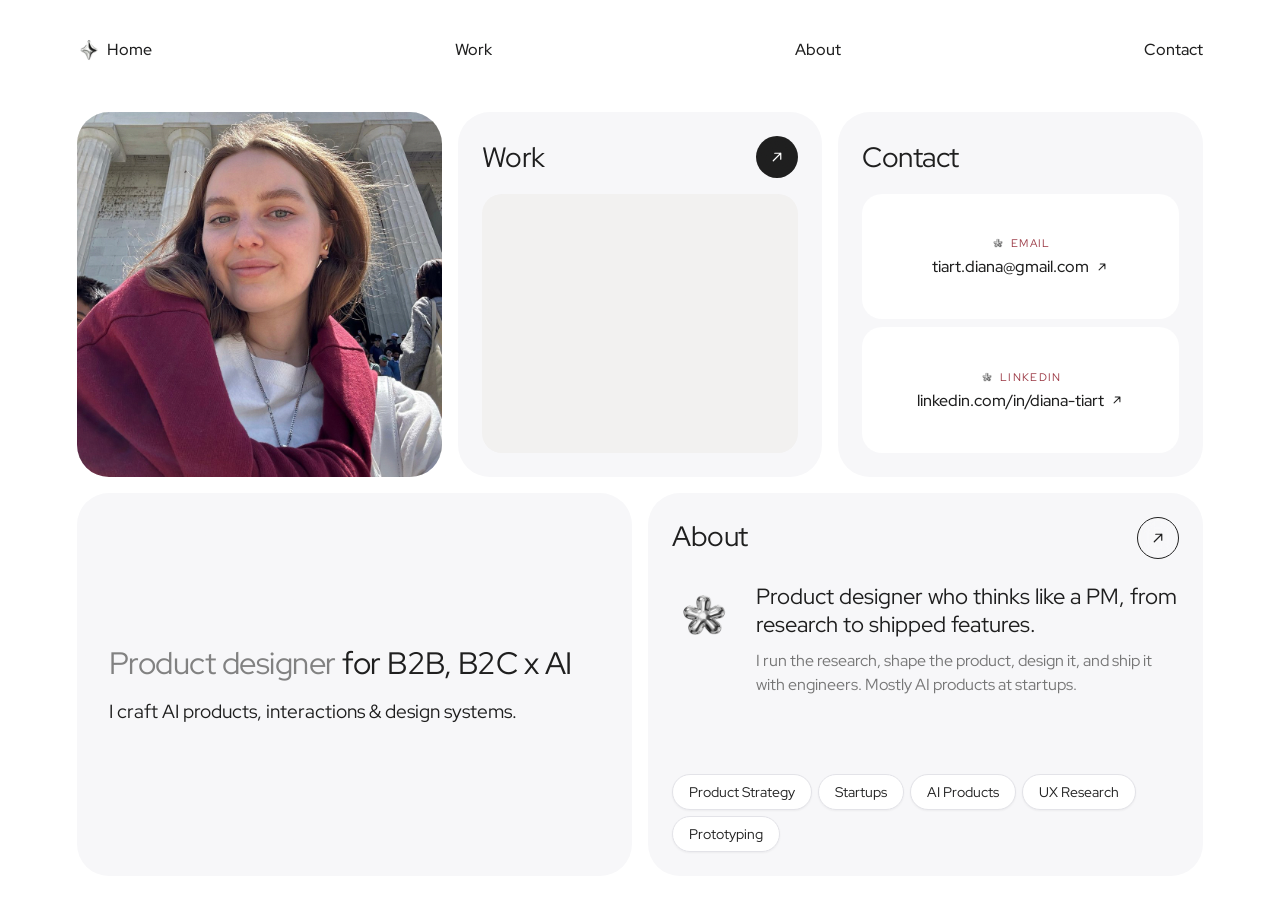
==== site/index.html @ 802a5ab9 "Add files via upload" ====
<!doctype html>
<html lang="en">
<head>
  <meta charset="UTF-8">
  <meta name="viewport" content="width=device-width, initial-scale=1">
  <title>Diana Tiart — Product Designer</title>
  <link rel="icon" type="image/png" href="assets/favicon.png">
  <meta property="og:type" content="website">
  <meta property="og:title" content="Diana Tiart — Product Designer">
  <meta property="og:description" content="Diana Tiart — Product Designer crafting AI-native product experiences, from research to design systems.">
  <meta name="description" content="Diana Tiart — Product Designer crafting AI-native product experiences, from research to design systems.">

  <link rel="preconnect" href="https://fonts.googleapis.com">
  <link rel="preconnect" href="https://fonts.gstatic.com" crossorigin>
  <link href="https://fonts.googleapis.com/css2?family=Red+Hat+Display:wght@400;500&display=swap" rel="stylesheet">

  <link rel="stylesheet" href="styles.css?v=198">
</head>
<body>
  <div class="grain" aria-hidden="true"></div>

  <header class="nav-wrap">
    <nav class="pill-nav">
      <a href="index.html" class="pill-nav__item is-active">
        <span class="pill-nav__icon" aria-hidden="true"><img class="pill-nav__icon-img" src="assets/menu-star.png?v=2" alt="" width="24" height="24"></span>
        <span class="pill-nav__label"><span class="pill-nav__label-inner">Home</span><span class="pill-nav__label-inner" aria-hidden="true">Home</span></span>
      </a>
      <a href="work.html" class="pill-nav__item">
        <span class="pill-nav__icon" aria-hidden="true"><img class="pill-nav__icon-img" src="assets/menu-star.png?v=2" alt="" width="24" height="24"></span>
        <span class="pill-nav__label"><span class="pill-nav__label-inner">Work</span><span class="pill-nav__label-inner" aria-hidden="true">Work</span></span>
      </a>
      <a href="about.html" class="pill-nav__item">
        <span class="pill-nav__icon" aria-hidden="true"><img class="pill-nav__icon-img" src="assets/menu-star.png?v=2" alt="" width="24" height="24"></span>
        <span class="pill-nav__label"><span class="pill-nav__label-inner">About</span><span class="pill-nav__label-inner" aria-hidden="true">About</span></span>
      </a>
      <a href="contact.html" class="pill-nav__item">
        <span class="pill-nav__icon" aria-hidden="true"><img class="pill-nav__icon-img" src="assets/menu-star.png?v=2" alt="" width="24" height="24"></span>
        <span class="pill-nav__label"><span class="pill-nav__label-inner">Contact</span><span class="pill-nav__label-inner" aria-hidden="true">Contact</span></span>
      </a>
    </nav>
  </header>

  <main>
    <section class="hero hero--bento" id="home">
      <div class="bento rise-group is-page-hero">

        <!-- Row 1 — three squares: photo, Work, Contact -->
        <div class="tile bento__photo rise" style="--d:120ms">
          <img class="hero-photo-img" src="assets/diana-photo-tile.jpg?v=5" alt="Diana Tiart smiling, taking a selfie in front of the Lincoln Memorial" width="960" height="960">
        </div>

        <a class="tile bento__work rise" style="--d:200ms" href="work.html" aria-label="Work">
          <div class="bento__head">
            <span class="tile__title">Work</span>
            <span class="tile__arrow tile__arrow--solid" aria-hidden="true"><svg width="18" height="18" viewBox="0 0 24 24" fill="none"><path d="M7 17L17 7M17 7H9M17 7V15" stroke="currentColor" stroke-width="1.6" stroke-linecap="round" stroke-linejoin="round"/></svg></span>
          </div>
          <div class="bento__reel" aria-hidden="true">
            <div class="bento__slide bento__slide--1">
              <video autoplay loop muted playsinline poster="assets/seo-flow-3-brief.jpg?v=3">
                <source src="assets/seo-cover.webm?v=1" type="video/webm">
                <source src="assets/seo-cover.mp4?v=1" type="video/mp4">
              </video>
            </div>
            <div class="bento__slide bento__slide--2">
              <video autoplay loop muted playsinline>
                <source src="assets/search-cover.webm?v=2" type="video/webm">
                <source src="assets/search-cover.mp4?v=2" type="video/mp4">
              </video>
            </div>
            <div class="bento__slide bento__slide--3">
              <video autoplay loop muted playsinline poster="assets/ios-cover-poster.jpg?v=1">
                <source src="assets/ios-cover.webm?v=1" type="video/webm">
                <source src="assets/ios-cover.mp4?v=1" type="video/mp4">
              </video>
            </div>
          </div>
        </a>

        <div class="tile bento__contact rise" style="--d:280ms">
          <div class="bento__head">
            <span class="tile__title">Contact</span>
          </div>
          <div class="bento__plaques">
            <a class="contact-mini" href="mailto:tiart.diana@gmail.com">
              <span class="contact-mini__eyebrow"><img class="contact-mini__star" src="assets/about-glass-star.png" alt="" width="14" height="14">Email</span>
              <span class="contact-mini__link">tiart.diana@gmail.com<svg width="14" height="14" viewBox="0 0 24 24" fill="none" aria-hidden="true"><path d="M7 17L17 7M17 7H9M17 7V15" stroke="currentColor" stroke-width="1.8" stroke-linecap="round" stroke-linejoin="round"/></svg></span>
            </a>
            <a class="contact-mini" href="https://www.linkedin.com/in/diana-tiart/" target="_blank" rel="noopener noreferrer">
              <span class="contact-mini__eyebrow"><img class="contact-mini__star" src="assets/about-glass-star.png" alt="" width="14" height="14">LinkedIn</span>
              <span class="contact-mini__link">linkedin.com/in/diana-tiart<svg width="14" height="14" viewBox="0 0 24 24" fill="none" aria-hidden="true"><path d="M7 17L17 7M17 7H9M17 7V15" stroke="currentColor" stroke-width="1.8" stroke-linecap="round" stroke-linejoin="round"/></svg></span>
            </a>
          </div>
        </div>

        <!-- Row 2 — who I am + About -->
        <div class="tile bento__id rise" style="--d:360ms">
          <h1 class="hero__heading">
            <span class="muted">Product&nbsp;designer</span> for&nbsp;B2B,&nbsp;B2C&nbsp;x&nbsp;AI
          </h1>
          <p class="hero__sub">
            I craft&nbsp;AI products, interactions &amp; design systems.
          </p>
        </div>

        <a class="tile tile--about bento__about rise" style="--d:440ms" href="about.html">
          <div class="about-head">
            <span class="tile__title">About</span>
            <span class="tile__arrow tile__arrow--outline" aria-hidden="true"><svg width="18" height="18" viewBox="0 0 24 24" fill="none"><path d="M7 17L17 7M17 7H9M17 7V15" stroke="currentColor" stroke-width="1.6" stroke-linecap="round" stroke-linejoin="round"/></svg></span>
          </div>
          <div class="about-tagline-row">
            <img class="about-icon" src="assets/about-glass-star.png" alt="" width="56" height="56">
            <div class="about-copy">
              <p class="about-tagline">Product designer who thinks like a PM, from research to shipped features.</p>
              <p class="about-support">I run the research, shape the product, design it, and ship it with engineers. Mostly AI products at startups.</p>
            </div>
          </div>
          <div class="about-chips">
            <span class="about-chip">Product Strategy</span>
            <span class="about-chip">Startups</span>
            <span class="about-chip">AI Products</span>
            <span class="about-chip">UX Research</span>
            <span class="about-chip">Prototyping</span>
          </div>
        </a>

      </div>
    </section>
  </main>

  <script src="script.js?v=22"></script>
</body>
</html>
---- site/styles.css ----
/* ============================================================
   Diana Tiart — Portfolio
   Tokens pulled directly from her Figma file
   (figma.com/design/FyNgH7BnIw7esJynIFmMux — node 37:2147, 44:565)
   Fonts: Red Hat Display everywhere (content + nav)
   ============================================================ */

:root {
  --color-bg: #FFFFFF;
  --color-text: #1E1E1E;
  --color-text-black: #000000;
  --color-muted: #808080;
  --color-desc: #747474;
  --color-tile: #F7F7F9;
  --color-tile-hover: #EFEFF3;
  --color-media: #F2F1F0; /* work-card image/placeholder slot, from Figma */
  --color-accent-1: #F1567F; /* coral, gradient */
  --color-accent-2: #FCC178; /* peach, gradient */
  --color-sparkle: #993540;  /* from Diana's real star-menu.svg export */

  --radius-pill: 999px;
  --radius-tile: 32px;
  --radius-avatar: 8px;

  --ease: cubic-bezier(.22, 1, .36, 1);

  --space-1: 8px;
  --space-2: 16px;
  --space-3: 24px;
  --space-4: 32px;
  --space-5: 48px;
  --space-6: 64px;
  --space-7: 96px;

  --side-padding: clamp(24px, 6vw, 96px);
  --content-width: 1360px;
}

* { box-sizing: border-box; }

html { -webkit-text-size-adjust: 100%; }

body {
  margin: 0;
  background: var(--color-bg);
  color: var(--color-text);
  font-family: 'Red Hat Display', sans-serif;
  font-weight: 400;
  -webkit-font-smoothing: antialiased;
}

img { max-width: 100%; display: block; }

a { color: inherit; text-decoration: none; }

.muted { color: var(--color-muted); }

/* ---------- grain overlay ---------- */
.grain {
  position: fixed;
  inset: 0;
  z-index: 999;
  pointer-events: none;
  opacity: 0.05;
  mix-blend-mode: overlay;
  background-image: url("data:image/svg+xml,%3Csvg xmlns='http://www.w3.org/2000/svg' width='120' height='120'%3E%3Cfilter id='n'%3E%3CfeTurbulence type='fractalNoise' baseFrequency='0.9' numOctaves='2' stitchTiles='stitch'/%3E%3C/filter%3E%3Crect width='100%25' height='100%25' filter='url(%23n)'/%3E%3C/svg%3E");
}

/* ---------- nav ---------- */
.nav-wrap {
  position: fixed;
  top: 0;
  left: 0;
  right: 0;
  z-index: 100;
  padding: var(--space-3) var(--side-padding) 0;
  /* Opaque-ish backdrop so page content scrolling underneath the fixed nav
     doesn't visually bleed into the nav labels (Diana caught this on the
     case-study page, where the meta row scrolls right up under it) — a
     transparent fixed nav only "worked" before because whatever scrolled
     under it always had its own solid tile background. */
  background: rgba(255, 255, 255, 0.72);
  backdrop-filter: blur(16px);
  -webkit-backdrop-filter: blur(16px);
}

.pill-nav {
  max-width: var(--content-width);
  margin: 0 auto;
  display: flex;
  justify-content: space-between;
  align-items: center;
  padding: 14px 0;
}

.pill-nav__item {
  display: inline-flex;
  align-items: center;
  gap: 6px;
  padding: 0;
  font-family: 'Red Hat Display', sans-serif;
  font-weight: 500;
  font-size: 16px;
  color: var(--color-text);
}

.pill-nav__icon {
  display: none;
  flex-shrink: 0;
}

.pill-nav__icon-img {
  display: block;
  width: 24px;
  height: 24px;
}

.pill-nav__item.is-active .pill-nav__icon {
  display: inline-flex;
}

/* label "scroll up" hover — two stacked copies of the text, the whole
   stack shifts up by one line so the top copy leaves as the duplicate
   underneath it scrolls into its place */
.pill-nav__label {
  position: relative;
  display: inline-block;
  overflow: hidden;
  height: 1.2em;
  line-height: 1.2em;
}

.pill-nav__label-inner {
  display: block;
  transition: transform 420ms var(--ease);
}

.pill-nav__label-inner:last-child {
  position: absolute;
  top: 100%;
  left: 0;
}

.pill-nav__item:hover .pill-nav__label-inner {
  transform: translateY(-100%);
}

/* ---------- hero section ---------- */
.hero {
  position: relative;
  padding: 112px var(--side-padding) 24px;
}

.hero-row {
  max-width: var(--content-width);
  margin: 0 auto;
  display: grid;
  grid-template-columns: 1fr 1fr;
  gap: var(--space-2);
  align-items: stretch;
}

/* generic tile ---------------------------------------------------- */
.tile {
  position: relative;
  border-radius: var(--radius-tile);
  background: var(--color-tile);
  overflow: hidden;
}

.tile__title {
  font-size: 28px;
  letter-spacing: -0.5px;
  color: var(--color-text);
}

.tile__arrow {
  flex-shrink: 0;
  display: inline-flex;
  align-items: center;
  justify-content: center;
  width: 42px;
  height: 42px;
  border-radius: 50%;
  transition: transform 520ms var(--ease), background 520ms var(--ease);
}

.tile__arrow--solid {
  background: var(--color-text);
  color: #fff;
}

.tile__arrow--outline {
  background: transparent;
  color: var(--color-text);
  border: 1.5px solid var(--color-text);
  backdrop-filter: blur(8px);
}

.tile__arrow--muted {
  background: var(--color-tile-hover);
  color: var(--color-muted);
}

.tile:hover .tile__arrow {
  transform: translate(3px, -3px);
}

/* left — photo tile + identity card, stacked ----------------------- */
.hero-left {
  width: 672px;
  /* fills whatever vertical space is left below the nav+gap (112px) and
     above the hero's own bottom padding (24px) — so it always fits the
     viewport instead of a hardcoded guess */
  height: calc(100svh - 112px - 24px);
  display: flex;
  flex-direction: column;
  gap: var(--space-2);
}

.tile--hero-photo {
  position: relative;
  flex: 1 1 auto;
  min-height: 0;
}

.hero-photo-img {
  display: block;
  width: 100%;
  height: 100%;
  object-fit: cover;
}

.hero-photo-caption {
  position: absolute;
  left: 20px;
  bottom: 20px;
  z-index: 2;
  display: inline-flex;
  align-items: center;
  gap: 8px;
  padding: 8px 16px 8px 8px;
  border-radius: var(--radius-pill);
  background: #fff;
  box-shadow: 0 6px 18px rgba(30, 30, 30, 0.14);
  font-size: 14px;
  color: var(--color-text);
}

.hero-photo-caption__avatar {
  width: 22px;
  height: 22px;
  border-radius: 50%;
  object-fit: cover;
  flex-shrink: 0;
}

.tile--hero-text {
  flex: 0 0 auto;
  min-height: 176px;
  padding: 28px 32px;
  display: flex;
  flex-direction: column;
  justify-content: center;
  gap: var(--space-3);
}

.hero__heading {
  margin: 0 0 var(--space-3);
  font-weight: 400;
  font-size: 38px;
  line-height: 1.25;
  letter-spacing: -0.5px;
  white-space: nowrap;
}

.hero__sub {
  margin: 0;
  font-size: 22px;
  line-height: 1.4;
  color: var(--color-text);
  text-wrap: pretty;
}

/* right column ------------------------------------------------------ */
.hero-col {
  display: flex;
  flex-direction: column;
  gap: var(--space-2);
  /* match .tile--hero's height exactly (not just grid-stretch) so this
     column can never push the section taller than one screen — if content
     needs more room than this, .tile--work below shrinks to absorb it
     instead of the whole page growing past 100svh. */
  height: calc(100svh - 112px - 24px);
}

.tile--about {
  padding: var(--space-3);
  display: flex;
  flex-direction: column;
  justify-content: flex-start;
  gap: 20px;
  /* min-height, not height: 254px was clipping the chips row on real
     fonts (Red Hat Display's actual metrics run taller than my
     preview fallback) — overflow:hidden on .tile was silently
     deleting content that didn't fit. min-height keeps 254px as the
     floor but lets the card grow if content needs more room. */
  min-height: 254px;
  flex: 0 0 auto;
  transition: transform 620ms var(--ease), background 620ms var(--ease);
}

.tile--about:hover { background: var(--color-tile-hover); }

.about-head {
  position: relative;
  z-index: 2;
  display: flex;
  align-items: flex-start;
  justify-content: space-between;
}

.about-tagline-row {
  display: flex;
  align-items: center;
  gap: 16px;
}

.about-icon {
  width: 56px;
  height: 56px;
  object-fit: contain;
  flex-shrink: 0;
  transition: transform 620ms var(--ease);
}

.tile--about:hover .about-icon {
  transform: rotate(18deg) scale(1.1);
}

.about-tagline {
  margin: 0;
  font-family: 'Red Hat Display', sans-serif;
  font-weight: 400;
  font-size: 18px;
  line-height: 1.4;
  color: var(--color-desc);
}

.about-chips {
  display: flex;
  flex-wrap: wrap;
  gap: 4px;
}

.about-chip {
  padding: 8px 16px;
  border-radius: var(--radius-pill);
  background: #fff;
  border: 1px solid #E3E3E8;
  box-shadow: 0 1px 2px rgba(30, 30, 30, 0.05);
  font-family: 'Red Hat Display', sans-serif;
  font-weight: 400;
  font-size: 14px;
  color: var(--color-text);
  transition: transform 420ms var(--ease), box-shadow 420ms var(--ease);
}

/* staggered pop — each chip lifts a beat after the previous one */
.tile--about:hover .about-chip {
  transform: translateY(-4px);
  box-shadow: 0 6px 14px rgba(30, 30, 30, 0.1);
}

.tile--about:hover .about-chip:nth-child(1) { transition-delay: 0ms; }
.tile--about:hover .about-chip:nth-child(2) { transition-delay: 40ms; }
.tile--about:hover .about-chip:nth-child(3) { transition-delay: 80ms; }
.tile--about:hover .about-chip:nth-child(4) { transition-delay: 120ms; }
.tile--about:hover .about-chip:nth-child(5) { transition-delay: 160ms; }

.work-heading {
  display: flex;
  align-items: center;
  gap: 10px;
  margin-top: var(--space-1);
}

.hero-col > .work-heading:first-child { margin-top: 0; }

.work-heading__icon { display: inline-flex; }

.work-heading__icon-img {
  display: block;
  width: 26px;
  height: 26px;
}

.tile--work {
  padding: var(--space-3);
  display: flex;
  flex-direction: column;
  gap: 8px;
  /* fill fill — stretches to the column's full width, and grows to
     share any leftover vertical space with the other work card */
  align-self: stretch;
  flex: 1 1 auto;
  /* allow shrinking below content size — the safety valve that keeps
     .hero-col's fixed height from ever forcing the section to scroll */
  min-height: 0;
  transition: transform 620ms var(--ease), background 620ms var(--ease);
}

.tile--work:hover { background: var(--color-tile-hover); }

.work-card__head {
  display: flex;
  align-items: flex-start;
  justify-content: space-between;
  gap: var(--space-2);
}

/* scoped to .tile--work so this wins over the later, same-specificity
   .work-card__title rule used by the standalone work.html cards — the
   two share a class name but are visually different components */
.tile--work .work-card__title {
  font-family: 'Red Hat Display', sans-serif;
  font-weight: 400;
  font-size: 24px;
  letter-spacing: -0.8px;
  color: var(--color-text);
}

.work-card__desc {
  margin: 0;
  max-width: 274px;
  font-size: clamp(1rem, 1.2vw, 1.24rem);
  line-height: 1.35;
  color: var(--color-desc);
  text-wrap: pretty;
}

/* iOS App card — phone mockup bleeding off the top/bottom edge, cropped
   by .tile's overflow:hidden (same trick as the reference shot) */
.tile--work-ios { position: relative; }

.tile--work-ios .work-card__head {
  position: relative;
  z-index: 2;
}

.work-card__phone {
  position: absolute;
  right: 84px;
  /* 24px breathing room from the card's top edge — bottom is left free
     to bleed past the card and get cropped by its overflow:hidden */
  top: 24px;
  /* sized off the card's own height (not a fixed px) so it scales up/down
     together with the card at any viewport, instead of staying pinned
     at one size while the card around it grows or shrinks */
  height: 108%;
  width: auto;
  /* 100% resolves against the card's own box (its positioned ancestor) —
     reserve room for the 274px text column + its padding + the gap
     before the phone, so on narrower windows (card gets narrower, not
     just shorter) the phone shrinks instead of covering the text */
  max-width: calc(100% - 410px);
  z-index: 1;
  pointer-events: none;
  transition: transform 620ms var(--ease);
}

.tile--work-ios:hover .work-card__phone {
  transform: rotate(8deg);
}

/* Search & Growth card — real Figma-exported search-UI mockup (search.svg),
   positioned the same way the phone mockup bleeds into the iOS card. */
.tile--work-search { position: relative; overflow: hidden; }

.tile--work-search .work-card__head,
.tile--work-search .work-card__desc {
  position: relative;
  z-index: 2;
}

/* positioned to match the Figma reference exactly (node 37:1556, 100:2362):
   left = 24px padding + 274px text column + 14.92px gap = 312.92px;
   right = 80.92px clearance for the arrow button. Both fixed (the text
   column and button are fixed-px too), so width is whatever's left
   between them — shrinks gracefully instead of drifting into the text
   or the button on a narrower card. */
.search-mock-img {
  position: absolute;
  left: 312.92px;
  top: 24px;
  width: calc(100% - 393.84px);
  height: auto;
  z-index: 1;
  pointer-events: none;
  filter: drop-shadow(0 12px 28px rgba(30, 30, 30, 0.08));
  transition: transform 620ms var(--ease);
}

.tile--work-search:hover .search-mock-img {
  transform: scale(1.04);
}

/* ---------- motion ---------- */
.rise {
  opacity: 0;
  transform: translateY(28px);
  filter: blur(14px);
  transition:
    opacity 900ms var(--ease) var(--d, 0ms),
    transform 900ms var(--ease) var(--d, 0ms),
    filter 900ms var(--ease) var(--d, 0ms);
}

.is-in .rise {
  opacity: 1;
  transform: none;
  filter: blur(0);
}

@media (prefers-reduced-motion: reduce) {
  .rise { transition-duration: 1ms !important; }
}

/* ---------- Work page (node 37:2148 in Figma) ---------- */
.work-page {
  position: relative;
  padding: 112px var(--side-padding) 96px;
}

.work-page__inner {
  max-width: var(--content-width);
  margin: 0 auto;
  display: flex;
  flex-direction: column;
  align-items: center;
  gap: var(--space-3);
}

.work-page__heading {
  margin: 0;
  font-weight: 500;
  font-size: 32px;
  line-height: 56px;
  letter-spacing: -0.5px;
  color: var(--color-text);
  text-align: center;
}

.work-filters {
  display: flex;
  align-items: center;
  justify-content: center;
  flex-wrap: wrap;
  gap: var(--space-1);
}

.work-filter {
  appearance: none;
  border: 1px solid transparent;
  background: transparent;
  cursor: pointer;
  display: inline-flex;
  align-items: center;
  gap: 8px;
  height: 48px;
  padding: 0 24px;
  border-radius: var(--radius-pill);
  font-family: 'Red Hat Display', sans-serif;
  font-weight: 500;
  font-size: 16px;
  color: var(--color-text);
  opacity: 0.5;
  transition: opacity 420ms var(--ease), border-color 420ms var(--ease);
}

.work-filter:hover { opacity: 0.85; }

.work-filter.is-active {
  opacity: 1;
  border-color: #333;
}

.work-filter__icon {
  display: inline-flex;
  color: var(--color-sparkle);
}

.work-grid {
  width: 100%;
  display: flex;
  flex-direction: column;
  row-gap: var(--space-4);
  margin-top: var(--space-3);
}

.work-row {
  display: flex;
  column-gap: var(--space-2);
}

/* work-card reuses .tile (radius/bg/overflow) — this adds its own layout */
.work-card {
  display: flex;
  flex-direction: column;
  flex: 1 1 0%;
  min-width: 0;
  gap: 28px;
  height: 600px;
  padding: var(--space-4);
  transition: transform 620ms var(--ease), background 620ms var(--ease);
}

.work-card--fixed {
  flex: 0 0 750px;
  width: 750px;
}

.work-card--fill {
  flex: 1 1 auto;
}

.work-card:hover { background: var(--color-tile-hover); }

/* locked project card (e.g. Kamana) — not yet ready to show, so it drops
   the hover highlight and arrow-lift that normally signal "click me". */
.work-card--locked {
  cursor: default;
}

.work-card--locked:hover { background: var(--color-tile); }

.work-card--locked:hover .tile__arrow { transform: none; }

.work-card__lock-badge {
  position: absolute;
  top: var(--space-2);
  right: var(--space-2);
  display: flex;
  align-items: center;
  justify-content: center;
  width: 36px;
  height: 36px;
  border-radius: 50%;
  background: rgba(30, 30, 30, 0.07);
  color: var(--color-muted);
}

.work-card__media {
  position: relative;
  flex: 1 1 auto;
  min-height: 0;
  border-radius: 24px;
  background: var(--color-media);
  overflow: hidden;
}

.work-card__media--video video {
  position: absolute;
  inset: 0;
  width: 100%;
  height: 100%;
  object-fit: cover;
  display: block;
}

.work-card__media--image {
  background: transparent;
}

/* app screenshot as a card cover: fills the frame, shown whole (contain) so the
   product's header buttons aren't cropped */
.work-card__media--screen {
  background: var(--color-media);
}

.work-card__media--screen img {
  position: absolute;
  inset: 0;
  width: 100%;
  height: 100%;
  object-fit: cover;
  object-position: left top;
  display: block;
}

.work-card__media--placeholder {
  display: flex;
  align-items: center;
  justify-content: center;
  flex-direction: column;
  gap: var(--space-2);
  background: transparent;
}

.work-card__media-icon {
  width: 100px;
  height: 100px;
  --poster-color: transparent;
  background-color: transparent;
}

.work-card__media-caption {
  font-size: 14px;
  font-weight: 600;
  letter-spacing: 0.1em;
  text-transform: uppercase;
  color: var(--color-sparkle);
}

.work-card__phone-img {
  position: absolute;
  left: 50%;
  top: 50%;
  transform: translate(-50%, -50%);
  height: 94%;
  width: auto;
  pointer-events: none;
  transition: transform 620ms var(--ease);
}

.work-card:hover .work-card__phone-img {
  transform: translate(-50%, -50%) rotate(6deg);
}

.work-card__divider {
  height: 1px;
  width: 100%;
  background: rgba(30, 30, 30, 0.09);
}

.work-card__foot {
  display: flex;
  align-items: flex-start;
  justify-content: space-between;
  gap: var(--space-2);
}

.work-card__text {
  display: flex;
  flex-direction: column;
  gap: 8px;
  max-width: 472px;
}

.work-card__title {
  margin: 0;
  font-family: 'Red Hat Display', sans-serif;
  font-weight: 400;
  font-size: 24px;
  letter-spacing: -0.8px;
  color: var(--color-text-black);
}

.work-card .work-card__desc {
  max-width: none;
  font-size: 19.8px;
}

.work-card__arrow {
  width: 64px;
  height: 64px;
}

/* ---------- Case study pages (e.g. iask-search.html) ---------- */
.case-page {
  position: relative;
  padding: 112px var(--side-padding) var(--space-7);
}

/* floating right-side table of contents — only shown once there's enough
   dead gutter beside the 720px reading column to hold it without crowding
   (see .case-inner comment above on why that gutter exists) */
.case-toc {
  position: fixed;
  top: 50%;
  right: clamp(24px, 3vw, 64px);
  transform: translateY(-50%);
  z-index: 20;
  display: flex;
  flex-direction: column;
  gap: 14px;
}

.case-toc__link {
  position: relative;
  padding-left: 24px;
  font-size: 13px;
  font-weight: 500;
  color: var(--color-muted);
  white-space: nowrap;
  transition: color 320ms var(--ease);
}

.case-toc__link::before {
  content: '';
  position: absolute;
  left: 0;
  top: 50%;
  width: 12px;
  height: 1px;
  background: currentColor;
  opacity: 0.4;
  transform: translateY(-50%);
  transition: width 320ms var(--ease), opacity 320ms var(--ease), background 320ms var(--ease);
}

.case-toc__link:hover { color: var(--color-text); }

.case-toc__link.is-active {
  color: var(--color-text-black);
}

.case-toc__link.is-active::before {
  width: 24px;
  opacity: 1;
  background: var(--color-sparkle);
}

@media (max-width: 1080px) {
  .case-toc { display: none; }
}

.case-inner {
  /* Scoped narrower than --content-width on purpose: this page is a single
     reading column, so centering it at 1360px would leave a huge dead gutter
     on the right — Diana flagged this 2026-08-20. Centering the COLUMN, not
     the text (headings/body stay left-aligned throughout), so this doesn't
     reintroduce the AI-RULES CMP-01 "centred column" pattern — that rule
     bans centre text-align, not a centered container.

     Width is 720px, matching .case-section/.case-feature below (not 880,
     which only matched the hero heading's own cap) — Diana caught that the
     880 box left full-width elements (meta strip, tags, stats, and their
     hairline dividers) visibly wider than the AI-RULES-capped 62ch body
     paragraphs (~586px rendered), so the dividers read as floating past
     where the text actually ended. 720 keeps everything — divider width,
     meta strip, stats grid — much closer to true text width without
     stretching paragraphs past their readability cap (2026-08-20). */
  max-width: 720px;
  margin: 0 auto;
}

.case-crumb {
  display: inline-flex;
  align-items: center;
  gap: 6px;
  font-size: 14px;
  font-weight: 500;
  color: var(--color-muted);
  margin-bottom: var(--space-4);
  transition: color 320ms var(--ease);
}

.case-crumb:hover { color: var(--color-text); }

.case-crumb svg { flex-shrink: 0; transform: rotate(180deg); }

.case-tags {
  display: flex;
  align-items: center;
  gap: var(--space-2);
  flex-wrap: wrap;
  margin: 0 0 var(--space-3);
}

.case-tag {
  display: inline-flex;
  align-items: center;
  height: 32px;
  padding: 0 16px;
  border-radius: var(--radius-pill);
  border: 1px solid #333;
  font-size: 13px;
  font-weight: 500;
  color: var(--color-text);
  white-space: nowrap;
}

.case-tag--muted {
  border-color: transparent;
  background: var(--color-tile);
  color: var(--color-desc);
}

.case-hero__heading {
  max-width: 880px;
  margin: 0 0 var(--space-3);
  font-weight: 500;
  font-size: clamp(2.2rem, 4vw, 3.2rem);
  line-height: 1.05;
  letter-spacing: -0.03em;
  color: var(--color-text-black);
  text-wrap: balance;
  hyphens: none;
}

.case-hero__sub {
  max-width: 62ch;
  margin: 0;
  font-size: 19px;
  line-height: 1.55;
  color: var(--color-desc);
  text-wrap: pretty;
}

.case-meta {
  display: flex;
  flex-wrap: wrap;
  /* was --space-5 (48px): with 4 items (Role/Company/Timeline/Tools) that
     overflowed the 720px column by ~8px and wrapped Tools onto its own
     line — --space-4 keeps room to breathe while fitting all four on one
     line at this width (Diana flagged the wrap 2026-09-22). */
  gap: var(--space-4);
  margin-top: var(--space-5);
  padding-top: var(--space-3);
  border-top: 1px solid rgba(30, 30, 30, 0.09);
}

.case-meta__item { display: flex; flex-direction: column; gap: 6px; }

.case-meta__label {
  font-size: 12px;
  text-transform: uppercase;
  letter-spacing: 0.18em;
  color: var(--color-muted);
}

.case-meta__value {
  font-size: 15px;
  color: var(--color-text);
}

/* generic reading section — editorial column, left-aligned (not centered,
   per AI-RULES CMP-01) so it never reads as the default centered layout */
.case-section {
  max-width: 720px;
  margin: var(--space-7) 0 0;
  /* Clears the fixed .nav-wrap (~76px tall) when a TOC link scrollIntoViews
     this section to viewport y:0 — otherwise the opaque nav now covers the
     eyebrow/heading it used to just show through. */
  scroll-margin-top: 120px;
}

.case-section__eyebrow {
  display: block;
  font-size: 12px;
  font-weight: 500;
  text-transform: uppercase;
  letter-spacing: 0.18em;
  color: var(--color-sparkle);
  margin: 0 0 var(--space-1);
}

.case-section__heading {
  margin: 0 0 var(--space-2);
  font-weight: 500;
  font-size: clamp(1.5rem, 2.4vw, 2rem);
  line-height: 1.15;
  letter-spacing: -0.02em;
  color: var(--color-text-black);
  text-wrap: balance;
}

.case-section p {
  margin: 0 0 var(--space-2);
  font-size: 17px;
  line-height: 1.65;
  color: var(--color-desc);
  text-wrap: pretty;
  max-width: 62ch;
}

.case-section p:last-child { margin-bottom: 0; }

/* plain hairline rule between two sections, same treatment as .case-meta's
   top border — used where a section used to end on a media block and now
   needs its own visual break instead (e.g. iask-ios.html subscription →
   outcome, once that section's placeholder image was removed). */
.case-divider {
  max-width: 720px;
  margin: var(--space-7) auto 0;
  border-top: 1px solid rgba(30, 30, 30, 0.09);
}

/* short, bold problem statement right under the heading — lets someone
   grasp the problem without reading the full paragraph (Diana's request:
   surface the problem/goal immediately, keep the rest as optional detail) */
.case-lede {
  font-size: 19px;
  line-height: 1.55;
  font-weight: 500;
  color: var(--color-text-black);
}

/* goal callout — pulled out of the paragraph so it's scannable at a glance */
.case-goal {
  display: flex;
  flex-direction: column;
  gap: 6px;
  max-width: 62ch;
  margin: 0 0 var(--space-2);
  padding: var(--space-2) var(--space-3);
  background: var(--color-tile);
  border-left: 3px solid var(--color-sparkle);
  border-radius: 4px;
}

.case-goal__label {
  font-size: 12px;
  font-weight: 600;
  letter-spacing: 0.12em;
  text-transform: uppercase;
  color: var(--color-sparkle);
}

.case-goal__text {
  margin: 0;
  font-size: 16px;
  line-height: 1.5;
  color: var(--color-text-black);
}

/* content-gap callout — flags a spot where real input is still needed
   instead of guessing at a fact. Same honesty as .case-media--placeholder
   below, just for text: dashed border keeps it from reading as a finished,
   confident claim. */
.case-note--todo {
  display: flex;
  flex-direction: column;
  gap: 6px;
  max-width: 62ch;
  margin: var(--space-2) 0;
  padding: var(--space-2) var(--space-3);
  background: var(--color-tile);
  border: 1px dashed rgba(30, 30, 30, 0.25);
  border-radius: 4px;
}

.case-note--todo__label {
  font-size: 12px;
  font-weight: 600;
  letter-spacing: 0.12em;
  text-transform: uppercase;
  color: var(--color-muted);
}

.case-note--todo__text {
  margin: 0;
  font-size: 15px;
  line-height: 1.5;
  color: var(--color-muted);
}

/* short labeled flow line (e.g. "Keyword → Analysis → Brief → Writing →
   Editor") — sits between the solution callout and its explanation */
.case-flow {
  margin: var(--space-2) 0;
  font-size: 15px;
  font-weight: 500;
  letter-spacing: 0.01em;
  color: var(--color-muted);
}

/* numbered findings list — §8-safe alternative to bullet dots */
.case-findings {
  display: flex;
  flex-direction: column;
  gap: var(--space-3);
  margin: var(--space-3) 0 var(--space-4);
}

.case-finding {
  display: flex;
  gap: var(--space-3);
  align-items: flex-start;
}

.case-finding__index {
  flex-shrink: 0;
  font-size: 14px;
  font-weight: 500;
  color: var(--color-muted);
  padding-top: 2px;
}

.case-finding p {
  margin: 0;
  font-size: 16px;
  line-height: 1.55;
  color: var(--color-text);
  max-width: 56ch;
}

/* explanation + its own image, stacked — one step at a time so nobody has
   to scroll between a screenshot and the text describing it */
.case-steps {
  display: flex;
  flex-direction: column;
  gap: var(--space-5);
  margin: var(--space-4) 0;
}

.case-step .case-media {
  margin-top: var(--space-2);
  min-height: 0;
}

/* feature blocks — the "show thinking" units */
.case-feature {
  max-width: 720px;
  margin: var(--space-7) 0 0;
  padding-top: var(--space-5);
  border-top: 1px solid rgba(30, 30, 30, 0.09);
}

.case-feature__media,
.case-media {
  margin-top: var(--space-4);
  border-radius: var(--radius-tile);
  background: var(--color-media);
  overflow: hidden;
  display: flex;
  align-items: center;
  justify-content: center;
  min-height: 320px;
}

.case-feature__media img,
.case-media img {
  max-height: 520px;
  width: auto;
  margin: var(--space-4) 0;
}

/* generic media placeholder — swap for a real screenshot/video, keeps the
   gray box from reading as a bug while the section has no asset yet */
.case-media--placeholder {
  flex-direction: column;
  gap: var(--space-1);
}

.case-media__label {
  font-size: 14px;
  font-weight: 500;
  color: var(--color-muted);
}

.case-media__sub {
  font-size: 13px;
  color: var(--color-muted);
}

/* real image, shown at full width instead of the default centered/
   height-capped treatment (that default suits a portrait placeholder,
   not a wide screenshot like this one) */
.case-media--image img {
  width: 100%;
  height: auto;
  max-height: none;
  margin: 0;
}

/* wrapper for an image + its caption, used when a screenshot needs a
   small label (e.g. naming which step of an iteration it shows). Plain
   background, no border-radius/overflow-hidden — unlike .case-media, so
   the caption renders as text below the card, not inside its tinted,
   rounded-corner box. */
.case-media-item {
  display: flex;
  flex-direction: column;
  gap: var(--space-1);
}

.case-media-item .case-media {
  margin-top: 0;
}

/* breathing room between a compare slider and the media that follows it */
.case-compare + .case-media-item {
  margin-top: var(--space-6);
}

p.case-media-caption {
  display: block;
  margin: 0;
  padding: 0 2px;
  font-size: 13px;
  font-weight: 400;
  color: var(--color-muted);
  max-width: none;
}

/* two real screenshots shown side by side (Feature 02 — sticky input +
   related-questions module) instead of stacked full-width */
.case-media-grid {
  display: grid;
  grid-template-columns: 1fr;
  gap: var(--space-2);
  margin-top: var(--space-4);
  align-items: start;
}

.case-media-grid .case-media {
  margin-top: 0;
  min-height: 0;
}

.case-media__label {
  font-size: 13px;
  font-weight: 500;
  color: var(--color-muted);
}

/* real video (e.g. Outcome section's flow walkthrough), same full-width
   treatment as .case-media--image */
.case-media--video video {
  width: 100%;
  height: auto;
  max-height: none;
  margin: 0;
  display: block;
}

/* before/after compare slider — Feature 01 (search entry redesign). Two
   stacked panels ("before" full-size underneath, "after" clipped on top);
   a native <input type="range"> is stretched invisibly over the whole box
   and drives the clip-path, so dragging, touch and keyboard (arrow keys
   once focused) all come for free instead of hand-rolled pointer events.
   Swap the two .case-compare__panel divs for <img> tags once real
   before/after screenshots exist — everything else keeps working. */
/* title block that introduces the before/after slider, so it reads as its
   own interactive comparison and not as one more screenshot */
.case-compare-intro {
  margin-top: var(--space-6);
  padding-top: var(--space-4);
  border-top: 1px solid rgba(30, 30, 30, 0.09);
}

.case-compare-intro__title {
  margin: 0;
  font-size: 22px;
  font-weight: 500;
  line-height: 1.25;
  color: var(--color-text, #1e1e1e);
}

.case-compare-intro__hint {
  margin: var(--space-1) 0 0;
  font-size: 15px;
  color: var(--color-muted);
}

.case-compare-intro + .case-compare {
  margin-top: var(--space-3);
}

.case-compare {
  position: relative;
  margin-top: var(--space-4);
  border-radius: var(--radius-tile);
  background: var(--color-media);
  overflow: hidden;
  /* Matches the before/after screenshots' own ratio so both images fill
     the box edge-to-edge and stay pixel-aligned as the slider moves. */
  aspect-ratio: 4 / 3;
}

.case-compare__panel {
  position: absolute;
  inset: 0;
}

.case-compare__panel--after {
  clip-path: inset(0 0 0 50%);
}

.case-compare__panel img {
  position: absolute;
  inset: 0;
  width: 100%;
  height: 100%;
  object-fit: cover;
  pointer-events: none;
}

.case-compare__label {
  position: absolute;
  top: var(--space-2);
  font-size: 12px;
  font-weight: 600;
  letter-spacing: 0.04em;
  text-transform: uppercase;
  color: var(--color-muted);
  background: rgba(255, 255, 255, 0.85);
  padding: 5px 12px;
  border-radius: 999px;
}

.case-compare__label--before { left: var(--space-2); }
.case-compare__label--after { right: var(--space-2); }

.case-compare__handle-line {
  position: absolute;
  top: 0;
  bottom: 0;
  left: 50%;
  width: 2px;
  background: #fff;
  transform: translateX(-50%);
  pointer-events: none;
  box-shadow: 0 0 0 1px rgba(30, 30, 30, 0.08);
}

.case-compare__handle-grip {
  position: absolute;
  top: 50%;
  left: 50%;
  width: 40px;
  height: 40px;
  border-radius: 50%;
  background: var(--color-sparkle);
  color: #fff;
  display: flex;
  align-items: center;
  justify-content: center;
  transform: translate(-50%, -50%);
  pointer-events: none;
  box-shadow: 0 6px 18px rgba(30, 30, 30, 0.2);
}

.case-compare__range {
  position: absolute;
  inset: 0;
  width: 100%;
  height: 100%;
  margin: 0;
  cursor: ew-resize;
  opacity: 0;
  -webkit-appearance: none;
  appearance: none;
}

.case-compare__range::-webkit-slider-thumb {
  -webkit-appearance: none;
  width: 40px;
  height: 40px;
}

.case-compare__range::-moz-range-thumb {
  width: 40px;
  height: 40px;
  border: none;
}

/* results / stats strip — plain hairline dividers, no left-border accent
   (AI-RULES §8 bans the notification-card coloured stub). Unused as of
   2026-09-22: every case page now uses the grouped .case-results layout
   below instead (iask-platform.html was the last holdout). Left in place
   in case a future ungrouped stats strip is wanted again. */
.case-stats {
  display: grid;
  grid-template-columns: repeat(4, 1fr);
  margin-top: var(--space-7);
  background: var(--color-tile);
  border-radius: var(--radius-tile);
}

.case-stat {
  padding: var(--space-4) var(--space-3);
  border-left: 1px solid rgba(30, 30, 30, 0.09);
}

.case-stat:first-child { border-left: none; }

.case-stat__value {
  display: flex;
  align-items: center;
  flex-wrap: wrap;
  gap: 0.15em;
  font-weight: 500;
  font-size: clamp(1.5rem, 2.6vw, 2.4rem);
  letter-spacing: -0.02em;
  color: var(--color-text-black);
  margin-bottom: 6px;
}

/* Inline before/after arrow (e.g. "12% → 34%") — an SVG, not the banned
   keyboard-glyph arrow (AI-RULES §8). Sized in em so it scales with the
   clamp() above; muted so digits stay the visual focus. */
.case-stat__arrow {
  width: 0.55em;
  height: 0.55em;
  flex-shrink: 0;
  color: var(--color-muted);
}

.case-stat__label {
  font-size: 14px;
  line-height: 1.4;
  color: var(--color-desc);
}

/* results, grouped variant — first used on iask-search.html, now on every
   case page's Results section: grouped by which feature or phase drove
   them, rather than one flat 4-up strip, so the numbers keep their story
   instead of floating loose. Fully separate classes from .case-stat*
   above. No left-border accent stub (AI-RULES §8 bans that
   notification-card look) — the grouping itself carries the visual
   interest. */
.case-results {
  display: grid;
  grid-template-columns: 1fr 1fr;
  gap: var(--space-2);
  margin-top: var(--space-7);
  /* Same nav-clearance fix as .case-section — #results is a TOC scroll
     target too, but doesn't share that class. */
  scroll-margin-top: 120px;
}

.case-result-group {
  padding: var(--space-4);
  background: var(--color-tile);
  border-radius: var(--radius-tile);
  transition: background 420ms var(--ease), transform 420ms var(--ease);
}

.case-result-group:hover {
  background: var(--color-tile-hover);
  transform: translateY(-3px);
}

.case-result-group__label {
  display: block;
  font-size: 12px;
  font-weight: 500;
  text-transform: uppercase;
  letter-spacing: 0.14em;
  color: var(--color-sparkle);
  margin-bottom: var(--space-3);
}

.case-result-group__stats {
  display: grid;
  grid-template-columns: 1fr 1fr;
}

.case-result-group__stats--single {
  grid-template-columns: 1fr;
}

.case-result-stat {
  padding: 0 var(--space-3);
  border-left: 1px solid rgba(30, 30, 30, 0.09);
}

.case-result-stat:first-child {
  padding-left: 0;
  border-left: none;
}

.case-result-stat__value {
  display: flex;
  align-items: center;
  gap: 0.1em;
  font-weight: 500;
  font-size: clamp(1.75rem, 3.2vw, 2.75rem);
  letter-spacing: -0.02em;
  color: var(--color-text-black);
  margin-bottom: 6px;
}

/* Small diagonal "up" glyph before each number — an SVG, not the banned
   keyboard-glyph arrow (AI-RULES §8) — ties each stat back to the same
   arrow motif used on tile/crumb affordances elsewhere on the site, so
   the growth reads as part of the same visual language rather than a
   decorative add-on. Sized down from the tile arrows since it sits
   inline with large type. */
.case-result-stat__trend {
  flex-shrink: 0;
  width: 0.5em;
  height: 0.5em;
  color: var(--color-sparkle);
}

.case-result-stat__label {
  font-size: 14px;
  line-height: 1.4;
  color: var(--color-desc);
}

.case-footer {
  margin-top: var(--space-7);
  padding-top: var(--space-4);
  border-top: 1px solid rgba(30, 30, 30, 0.09);
  display: flex;
  align-items: center;
  justify-content: space-between;
  gap: var(--space-3);
  flex-wrap: wrap;
}

.case-footer__next {
  display: inline-flex;
  align-items: center;
  gap: var(--space-2);
  font-size: 18px;
  font-weight: 500;
  color: var(--color-text-black);
}

/* footer nav arrow — same diagonal glyph as the crumb/tile arrows, an SVG
   rather than a typed "←"/"→" character (AI-RULES §8 bans keyboard-glyph
   arrows in copy, even a plain one). Unrotated = forward ("go to next
   case"), --back rotates it to match the crumb's "return" direction. */
.case-footer__next svg { flex-shrink: 0; }
.case-footer__next--back svg { transform: rotate(180deg); }

/* Short viewport (window height, not width) — .hero-col's cards get
   squeezed by the fixed 100svh budget and the description/mockup start
   clipping against .tile's overflow:hidden. Below this height, drop
   them and keep just the title + arrow so nothing looks cut off
   (Diana flagged the clipped "Selected Work" cards on a short window,
   2026-09-22). */
@media (max-height: 800px) {
  .tile--work .work-card__desc,
  .search-mock-img,
  .work-card__phone {
    display: none;
  }
}

/* ---------- About page — bento block layout ----------
   Diana's call (2026-09-26): the first draft read as another case study
   (narrow reading column, right-side TOC) and she wanted the homepage's
   asymmetric tile/bento feel instead — "распредели информацию по блокам,
   как на хомпейдже". So this page drops .case-page/.case-inner entirely
   and reuses the generic .tile chrome (rounded corner, --color-tile bg)
   at the full --content-width grid, same width as the homepage hero row,
   not the 720px case-study column. Headings/body stay left-aligned inside
   each block per AI-RULES CMP-01 either way. */
.about-page {
  position: relative;
  padding: 112px var(--side-padding) var(--space-7);
}

.about-grid {
  max-width: var(--content-width);
  margin: 0 auto;
  display: grid;
  grid-template-columns: repeat(6, 1fr);
  gap: var(--space-2);
}

.about-grid .span-2 { grid-column: span 2; }
.about-grid .span-3 { grid-column: span 3; }
.about-grid .span-4 { grid-column: span 4; }
.about-grid .span-6 { grid-column: span 6; }

/* shared block chrome — same visual language as .tile--about/.tile--work
   (rounded, tinted, lifts to --color-tile-hover on hover) */
.about-block {
  position: relative;
  border-radius: var(--radius-tile);
  background: var(--color-tile);
  overflow: hidden;
  padding: var(--space-3);
  display: flex;
  flex-direction: column;
  gap: var(--space-1);
  transition: background 620ms var(--ease);
}

.about-block:hover { background: var(--color-tile-hover); }

/* photo blocks bleed edge-to-edge instead — hovering them shouldn't tint
   the image, so they opt back out of the hover/padding above */
.about-block--photo {
  padding: 0;
  min-height: 220px;
}

.about-block--photo:hover { background: var(--color-tile); }

.about-block--photo img {
  width: 100%;
  height: 100%;
  min-height: inherit;
  object-fit: cover;
  display: block;
}

/* identity block — the big "who I am" card, same role .tile--hero plays
   on the homepage but laid flat instead of full-viewport-height */
.about-block--identity {
  justify-content: center;
  gap: var(--space-2);
  min-height: 420px;
}

.about-block--identity .about-block__eyebrow { margin-bottom: 2px; }

/* reuses the homepage's icon+tagline row and its glossy glass-star icon
   (assets/about-glass-star.png) — same hover pop, just re-scoped since
   this card isn't a .tile--about */
.about-block--identity .about-tagline-row { align-items: flex-start; }

/* sized up from the homepage's 56px default (2026-09-26 pass) — scoped
   here rather than changed on .about-icon itself, so the homepage tile
   this class was built for isn't affected */
.about-block--identity .about-icon {
  width: 64px;
  height: 64px;
}

.about-block--identity:hover .about-icon {
  transform: rotate(18deg) scale(1.1);
}

.about-identity__heading {
  margin: 0;
  font-weight: 400;
  font-size: clamp(2rem, 3.4vw, 2.75rem);
  line-height: 1.15;
  letter-spacing: -0.02em;
  color: var(--color-text-black);
}

.about-identity__sub {
  margin: 0;
  max-width: 46ch;
  font-size: 18px;
  line-height: 1.5;
  color: var(--color-desc);
}

.about-block__eyebrow {
  display: block;
  font-size: 12px;
  font-weight: 500;
  text-transform: uppercase;
  letter-spacing: 0.18em;
  color: var(--color-sparkle);
}

/* eyebrow variant carrying the small glossy sparkle (assets/menu-star.png)
   used as a repeating accent — same icon the nav uses, echoed down the
   page so the "glossy icon" motif shows up more than once, per Diana's
   2026-09-26 note ("на протяжении всей страницы... глянцевые иконки") */
.about-block__eyebrow--icon {
  display: inline-flex;
  align-items: center;
  gap: 8px;
}

/* sized up from the first pass (2026-09-26) — Diana flagged the sparkle
   as "there but basically invisible" at 12px; 20px reads as a real accent
   instead of a rounding artifact next to the eyebrow text */
.about-block__eyebrow--icon img {
  display: block;
  flex-shrink: 0;
  width: 20px;
  height: 20px;
}

.about-block__title {
  margin: 0;
  font-size: 17px;
  font-weight: 500;
  color: var(--color-text-black);
}

.about-block p.about-block__text {
  margin: 0;
  font-size: 15px;
  line-height: 1.6;
  color: var(--color-desc);
}

/* story + personal blocks read at a normal-tile height, not the identity
   block's tall min-height */
.about-block--story,
.about-block--personal {
  min-height: 240px;
  justify-content: flex-start;
}

.about-block--personal .about-chips { margin-top: auto; }

/* combined work + education timeline, replacing the earlier three-card
   row — Diana wanted this to actually read as a timeline, not cards
   (2026-09-26). Markers reuse the same glossy sparkle as the eyebrow
   icons above, connected by a hairline rail like a real timeline.
   Sized up a second pass the same day — bigger markers, bigger titles,
   more air between entries, so the block reads as a highlight instead
   of fine print. */
.about-block--timeline { justify-content: flex-start; }

/* gap between the "Timeline" eyebrow and the first bullet — third pass,
   2026-09-26: Diana wanted breathing room here specifically, not just
   between entries */
.about-mini-timeline {
  list-style: none;
  margin: var(--space-3) 0 0;
  padding: 0;
  display: flex;
  flex-direction: column;
}

.about-mini-timeline__item {
  display: flex;
  gap: 18px;
  padding-bottom: var(--space-4);
}

.about-mini-timeline__item:last-child { padding-bottom: 0; }

.about-mini-timeline__rail {
  flex-shrink: 0;
  width: 26px;
  position: relative;
  display: flex;
  justify-content: center;
}

.about-mini-timeline__marker {
  width: 26px;
  height: 26px;
  object-fit: contain;
  position: relative;
  z-index: 1;
}

.about-mini-timeline__item:not(:last-child) .about-mini-timeline__rail::after {
  content: '';
  position: absolute;
  top: 26px;
  bottom: calc(-1 * var(--space-4));
  left: 50%;
  width: 1px;
  background: rgba(30, 30, 30, 0.14);
  transform: translateX(-50%);
}

.about-mini-timeline__content {
  display: flex;
  flex-direction: column;
  gap: 5px;
  min-width: 0;
  padding-top: 3px;
}

.about-mini-timeline__title {
  font-size: 21px;
  font-weight: 500;
  color: var(--color-text-black);
}

.about-mini-timeline__meta {
  font-size: 16px;
  color: var(--color-muted);
}

/* ---------- Contact page (contact.html) ----------
   Its own page: centered heading plus one plaque per channel (email,
   LinkedIn). Same bento chrome as the rest of the site (.tile color,
   --radius-tile, hover tint); eyebrow reuses .about-block__eyebrow. */
.contact-page {
  position: relative;
  min-height: 100svh;
  padding: 112px var(--side-padding) var(--space-6);
  display: flex;
  align-items: center;
  justify-content: center;
}

.contact-inner {
  width: 100%;
  max-width: 540px;
  display: flex;
  flex-direction: column;
  gap: var(--space-2);
}

.contact-heading {
  margin: 0 0 var(--space-3);
  text-align: center;
  font-weight: 400;
  font-size: clamp(2.25rem, 5vw, 3.75rem);
  letter-spacing: -0.03em;
  color: var(--color-text-black);
}

.contact-block {
  position: relative;
  border-radius: var(--radius-tile);
  background: var(--color-tile);
  overflow: hidden;
  padding: var(--space-3);
  min-height: 132px;
  display: flex;
  flex-direction: column;
  justify-content: center;
  align-items: center;
  text-align: center;
  gap: 10px;
  transition: background 620ms var(--ease);
}

.contact-block:hover { background: var(--color-tile-hover); }

.contact-link {
  display: inline-flex;
  align-items: center;
  gap: 10px;
  align-self: center;
  font-size: clamp(1.05rem, 2.2vw, 1.3rem);
  font-weight: 500;
  color: var(--color-text-black);
  word-break: break-word;
}

.contact-link svg {
  flex-shrink: 0;
  transition: transform 520ms var(--ease);
}

.contact-block:hover .contact-link svg {
  transform: translate(3px, -3px);
}

/* the whole plaque is the link, so the hit area matches what you see */
.contact-link::after {
  content: "";
  position: absolute;
  inset: 0;
}

@media (max-width: 720px) {
  .contact-block { min-height: 120px; padding: var(--space-3); }
}

/* ---------- About page — "How I Work" + mini task board ----------
   Added 2026-09-26 at Diana's request, referencing bohdana.design for
   layout/interaction ideas only — content and copy below are original,
   drafted from what's already known about her actual workflow, not
   copied from that reference site. */

/* shared secondary heading for these full-width blocks — same treatment
   as .contact-heading/.about-identity__heading but its own class per the
   site's per-block-type convention (each of those three is intentionally
   separate, not a shared base). */
.about-block__heading {
  margin: 0;
  font-weight: 400;
  font-size: clamp(1.5rem, 2.6vw, 2rem);
  letter-spacing: -0.02em;
  color: var(--color-text-black);
}

.about-block--philosophy,
.about-block--board {
  gap: var(--space-2);
}

.about-philosophy-list {
  display: flex;
  flex-direction: column;
  margin-top: var(--space-1);
}

.about-philosophy-row {
  display: flex;
  align-items: baseline;
  gap: var(--space-4);
  padding: var(--space-3) 0;
  border-top: 1px solid rgba(30, 30, 30, 0.09);
}

.about-philosophy-row:first-child {
  border-top: none;
  padding-top: var(--space-1);
}

.about-philosophy-row__label {
  flex: 0 0 240px;
  font-size: 17px;
  font-weight: 500;
  color: var(--color-text-black);
}

.about-philosophy-row__desc {
  margin: 0;
  flex: 1 1 auto;
  max-width: 62ch;
  font-size: 16px;
  line-height: 1.6;
  color: var(--color-desc);
}

/* mini task board — playful drag-to-reorder demo, no backend/persistence;
   state resets on reload. Drag is implemented with Pointer Events (not
   native HTML5 drag/drop) specifically so it also works on touch, since
   this is meant to be seen on mobile too. See script.js. */
.mini-board {
  display: grid;
  grid-template-columns: repeat(3, 1fr);
  gap: var(--space-2);
  margin-top: var(--space-1);
}

.mini-board__col {
  background: #fff;
  border: 1px solid #E3E3E8;
  border-radius: 20px;
  padding: var(--space-2);
  display: flex;
  flex-direction: column;
  gap: var(--space-2);
}

.mini-board__col-head {
  display: flex;
  align-items: center;
  justify-content: space-between;
  padding: 0 4px;
}

.mini-board__col-title {
  font-size: 12px;
  font-weight: 600;
  text-transform: uppercase;
  letter-spacing: 0.1em;
  color: var(--color-text-black);
}

.mini-board__count {
  font-size: 13px;
  color: var(--color-muted);
}

.mini-board__list {
  display: flex;
  flex-direction: column;
  gap: 8px;
  min-height: 64px;
  flex: 1;
}

.mini-board__card {
  background: #fff;
  border: 1px solid #E3E3E8;
  border-radius: 14px;
  padding: 12px 14px;
  display: flex;
  flex-direction: column;
  gap: 8px;
  cursor: grab;
  /* stops the browser from scrolling the page while a touch-drag is in
     progress on this card — required for the pointer-based drag in
     script.js to work on mobile */
  touch-action: none;
  transition: box-shadow 220ms var(--ease);
}

.mini-board__card:hover { box-shadow: 0 4px 14px rgba(30, 30, 30, 0.08); }

.mini-board__card.is-dragging {
  opacity: 0.55;
  cursor: grabbing;
  box-shadow: 0 10px 24px rgba(30, 30, 30, 0.16);
}

.mini-board__card-title { font-size: 14.5px; color: var(--color-text); }

.mini-board__card--done .mini-board__card-title {
  text-decoration: line-through;
  color: var(--color-muted);
}

.mini-board__tag {
  align-self: flex-start;
  font-size: 12px;
  padding: 3px 10px;
  border-radius: var(--radius-pill);
}

.mini-board__tag--low { background: #E7F0FE; color: #3B6FB0; }
.mini-board__tag--medium { background: #FDEBEF; color: #B3496A; }
.mini-board__tag--high { background: #FDEEDD; color: #B4732A; }

.about-board-hint { margin-top: 2px; }

/* ---------- responsive ----------
   Desktop-first per current iteration — mobile layout intentionally
   not tuned yet, coming after the desktop version is locked. */
@media (max-width: 900px) {
  .hero-row { grid-template-columns: 1fr; }
  .hero-left { width: 100%; height: auto; }
  .tile--hero-photo { min-height: 320px; }
  .tile--hero-text { min-height: 0; padding: 24px; }
  .work-row { flex-direction: column; row-gap: var(--space-4); }
  .work-card--fixed { width: 100%; flex: 1 1 auto; }
  .case-stats { grid-template-columns: 1fr 1fr; }
  .case-stat:nth-child(3) { border-left: none; }
  .case-results { grid-template-columns: 1fr; }
  .case-media-grid { grid-template-columns: 1fr; }
  .about-grid { grid-template-columns: 1fr; }
  .about-grid .span-2,
  .about-grid .span-3,
  .about-grid .span-4,
  .about-grid .span-6 {
    grid-column: span 1;
  }
  .about-block--photo { min-height: 320px; }
  .about-block--identity { min-height: 0; }
  .about-philosophy-row { flex-direction: column; gap: 6px; }
  .about-philosophy-row__label { flex-basis: auto; }
  .mini-board { grid-template-columns: 1fr; }
}

/* user persona card — "Who it's for" in the SEO Article Generator case.
   A summary of the primary user, built from the research findings; no
   invented name, age, photo or quote. */
.persona {
  display: grid;
  grid-template-columns: minmax(220px, 280px) 1fr;
  gap: 0;
  margin: var(--space-3) 0 0;
  background: var(--color-tile);
  border-radius: var(--radius-tile);
  overflow: hidden;
}

.persona__side {
  display: flex;
  flex-direction: column;
  gap: 6px;
  padding: var(--space-4);
  background: linear-gradient(160deg, rgba(241, 86, 127, 0.10), rgba(252, 193, 120, 0.16));
}

.persona__avatar {
  display: flex;
  align-items: center;
  justify-content: center;
  width: 88px;
  height: 88px;
  margin-bottom: var(--space-2);
  border-radius: 24px;
  background: #fff;
  color: var(--color-sparkle);
}

.persona__label,
.persona__eyebrow,
.persona__flow-label {
  font-size: 12px;
  font-weight: 600;
  letter-spacing: 0.12em;
  text-transform: uppercase;
  color: var(--color-sparkle);
}

.persona__role {
  margin: 0;
  font-size: 24px;
  font-weight: 500;
  line-height: 1.2;
  color: var(--color-text-black);
}

.persona__context {
  margin: 0;
  font-size: 15px;
  line-height: 1.4;
  color: var(--color-desc);
}

.persona__flow {
  display: flex;
  flex-direction: column;
  gap: var(--space-1);
  margin-top: var(--space-3);
}

.persona__flow-label {
  color: var(--color-muted);
  letter-spacing: 0.08em;
}

.persona__chips {
  display: flex;
  flex-wrap: wrap;
  gap: 6px;
}

.persona__chip {
  padding: 6px 12px;
  border-radius: var(--radius-pill);
  background: #fff;
  font-size: 13px;
  color: var(--color-text);
}

.persona__main {
  display: flex;
  flex-direction: column;
  gap: var(--space-3);
  padding: var(--space-4);
}

.persona__block {
  display: flex;
  flex-direction: column;
  gap: 6px;
}

.persona__block p {
  margin: 0;
  font-size: 16px;
  line-height: 1.5;
  color: var(--color-text-black);
}

.persona__list {
  margin: 0;
  padding: 0;
  list-style: none;
  display: flex;
  flex-direction: column;
  gap: 6px;
}

.persona__list li {
  position: relative;
  padding-left: 18px;
  font-size: 16px;
  line-height: 1.5;
  color: var(--color-text-black);
}

.persona__list li::before {
  content: "";
  position: absolute;
  left: 0;
  top: 0.65em;
  width: 6px;
  height: 6px;
  border-radius: 50%;
  background: var(--color-sparkle);
}

@media (max-width: 720px) {
  .persona { grid-template-columns: 1fr; }
  .persona__side, .persona__main { padding: var(--space-3); }
}

/* competitor comparison table */
.visually-hidden { position: absolute; width: 1px; height: 1px; overflow: hidden; clip: rect(0 0 0 0); white-space: nowrap; }
.case-matrix-wrap {
  margin: var(--space-3) 0 var(--space-1);
  overflow-x: auto;
  -webkit-overflow-scrolling: touch;
  background: var(--color-tile);
  border-radius: 20px;
}
.case-matrix {
  width: 100%;
  min-width: 0;
  table-layout: fixed;
  border-collapse: collapse;
  font-size: 13px;
  line-height: 1.35;
}
.case-matrix th, .case-matrix td {
  padding: 12px 4px;
  text-align: center;
  vertical-align: middle;
  border-bottom: 1px solid rgba(0,0,0,0.07);
}
.case-matrix thead th {
  font-size: 12px;
  font-weight: 600;
  letter-spacing: 0.04em;
  color: var(--color-muted);
  letter-spacing: 0;
  overflow-wrap: anywhere;
}
.case-matrix tbody th {
  text-align: left;
  font-weight: 500;
  color: var(--color-text-black);
  padding-left: var(--space-2);
  width: 29%;
}
.case-matrix tbody tr:last-child th, .case-matrix tbody tr:last-child td { border-bottom: 0; }
.case-matrix .is-yes { color: #2f7d4f; font-size: 17px; font-weight: 700; }
.case-matrix .is-unknown { color: var(--color-muted); font-weight: 600; }
.case-matrix .is-text { color: var(--color-desc); font-size: 12px; }
.case-matrix__ours { background: rgba(153,53,64,0.08); }
.case-matrix thead .case-matrix__ours { color: var(--color-sparkle); }
.case-matrix .case-matrix__ours.is-text { color: var(--color-sparkle); font-weight: 600; }
.case-matrix__note { margin: 0 0 var(--space-2); font-size: 13px; color: var(--color-muted); }
@media (max-width: 720px) {
  .case-matrix { min-width: 640px; }
}

/* solves chip under a step caption */
.case-step__solves {
  display: inline-block;
  margin-top: 6px;
  padding: 3px 10px;
  font-size: 12px;
  font-weight: 600;
  letter-spacing: 0.02em;
  color: var(--color-sparkle);
  background: rgba(153,53,64,0.08);
  border-radius: var(--radius-pill);
}

/* brand kit: logo + palette */
.brand-kit {
  display: flex;
  align-items: center;
  gap: var(--space-3);
  margin: var(--space-3) 0 0;
  padding: var(--space-3);
  background: var(--color-tile);
  border-radius: var(--radius-tile);
}
.brand-kit__logo { width: 86px; height: 86px; flex: none; }
.brand-kit__swatches {
  list-style: none;
  margin: 0;
  padding: 0;
  display: grid;
  grid-template-columns: repeat(6, 1fr);
  gap: 8px;
  flex: 1;
}
.brand-kit__swatches li {
  position: relative;
  height: 86px;
  border-radius: 14px;
  background: var(--c);
  border: var(--b, 0);
}
.brand-kit__swatches span {
  position: absolute;
  left: 8px;
  bottom: 6px;
  font-size: 10px;
  font-weight: 600;
  letter-spacing: 0.02em;
  color: #fff;
}
.brand-kit__swatches li:last-child span { color: var(--color-muted); }
@media (max-width: 720px) {
  .brand-kit { flex-direction: column; align-items: flex-start; }
  .brand-kit__swatches { width: 100%; grid-template-columns: repeat(3, 1fr); }
}

.case-finding__body { display: flex; flex-direction: column; align-items: flex-start; }
.case-finding__body p { margin: 0; }

.case-step .case-media--placeholder { min-height: 220px; flex-direction: column; gap: 4px; }

/* screen gallery, no captions */
.case-gallery {
  display: grid;
  grid-template-columns: 1fr;
  gap: var(--space-2);
  margin-top: var(--space-3);
}
.case-gallery .case-media { margin-top: 0; min-height: 0; }
@media (max-width: 720px) {
  .case-gallery { grid-template-columns: 1fr; }
}

/* context tiles */
.case-context { display: grid; grid-template-columns: repeat(3, 1fr); gap: var(--space-2); margin-top: var(--space-3); }
.case-context__tile { padding: var(--space-3); background: var(--color-tile); border-radius: 24px; }
.case-context__label { display: block; margin-bottom: 8px; font-size: 12px; font-weight: 600; letter-spacing: 0.12em; text-transform: uppercase; color: var(--color-sparkle); }
.case-context__tile p { margin: 0; font-size: 16px; line-height: 1.45; color: var(--color-text-black); }

/* gap -> decision fragments */
.decisions { display: grid; grid-template-columns: 1fr 1fr; gap: var(--space-4) var(--space-2); margin-top: var(--space-4); align-items: start; }
.decision { margin: 0; }
.decision--wide { grid-column: 1 / -1; }
.decision .case-media { margin-top: 0; min-height: 0; }
.decision figcaption { display: flex; flex-direction: column; gap: 2px; padding: 12px 4px 0; }
.decision__gap { font-size: 12px; font-weight: 600; letter-spacing: 0.04em; color: var(--color-muted); }
.decision__text { font-size: 15px; line-height: 1.4; color: var(--color-text-black); }
@media (max-width: 720px) {
  .case-context { grid-template-columns: 1fr; }
  .decisions { grid-template-columns: 1fr; }
}

/* dark band: page background eases to navy behind the screens block */
body { transition: background-color 700ms var(--ease); }
.nav-wrap { transition: background-color 700ms var(--ease); }
.pill-nav__item, .case-section__eyebrow, .case-toc__link { transition: color 700ms var(--ease); }
body.is-dark-bg { background-color: #18181E; }
body.is-dark-bg .nav-wrap { background: rgba(24, 24, 30, 0.72); }
body.is-dark-bg .pill-nav__item { color: #f3f4fb; }
body.is-dark-bg .case-toc__link { color: rgba(243, 244, 251, 0.5); }
body.is-dark-bg .case-toc__link:hover,
body.is-dark-bg .case-toc__link.is-active { color: #f3f4fb; }
body.is-dark-bg [data-dark-section] .case-section__eyebrow { color: rgba(243, 244, 251, 0.7); }
[data-dark-section] { padding-top: var(--space-7); padding-bottom: var(--space-7); }
@media (prefers-reduced-motion: reduce) {
  body, .nav-wrap, .pill-nav__item, .case-section__eyebrow, .case-toc__link { transition: none; }
}

/* dark band now wraps Brand + Screens: light text inside while it is on */
.case-section__heading, .case-section p, .case-media__label { transition: color 700ms var(--ease); }
body.is-dark-bg [data-dark-section] .case-section__heading { color: #f3f4fb; }
body.is-dark-bg [data-dark-section] .case-section > p { color: rgba(243, 244, 251, 0.75); }

/* hero image that breaks out of the 720px reading column; text stays narrow */
.case-media--wide {
  --w: calc(100vw - 2 * var(--side-padding));
  width: var(--w);
  margin-left: calc(50% - var(--w) / 2);
}
@media (min-width: 1081px) {
  .case-media--wide { --w: min(1080px, calc(100vw - 340px)); }
}

/* key-word emphasis, used the same way across a case */
.case-section p strong, .case-goal__text strong, .persona p strong { font-weight: 500; color: var(--color-text-black); }
body.is-dark-bg [data-dark-section] .case-section p strong { color: #fff; }

/* persona: compact details list in the side column, hairline between main blocks */
.persona__list--small li { font-size: 14px; line-height: 1.4; color: var(--color-desc); }
.persona__list--small li::before { top: 0.55em; width: 5px; height: 5px; }
.persona__main .persona__block + .persona__block { padding-top: var(--space-3); border-top: 1px solid rgba(0,0,0,.08); }
.persona li strong { font-weight: 500; color: var(--color-text-black); }

/* competitor table: text-column width, labels wrap to at most two lines */
.case-matrix { font-size: 14px; }
.case-matrix th, .case-matrix td { padding: 16px 6px; }
.case-matrix thead th { font-size: 13px; }
.case-matrix thead th:first-child { width: 31%; }
.case-matrix tbody th { width: 31%; padding-left: var(--space-3); font-size: 14px; line-height: 1.35; }
.case-matrix .is-text { font-size: 13px; }
.case-matrix .is-yes { font-size: 18px; }
@media (max-width: 720px) {
  .case-matrix { min-width: 640px; }
}
.case-matrix thead th { white-space: nowrap; padding-left: 2px; padding-right: 2px; font-size: 12.5px; }

/* persona v2: neutral card, one quiet accent, type does the work */
.persona { background: var(--color-tile); border-radius: var(--radius-tile); grid-template-columns: minmax(220px, 270px) 1fr; }
.persona__side { background: transparent; gap: 4px; padding: var(--space-4); border-right: 1px solid rgba(0,0,0,.08); }
.persona__avatar { width: 72px; height: 72px; margin-bottom: var(--space-2); border-radius: 50%; background: #E6E6EB; color: #fff; }
.persona__avatar svg { width: 44px; height: 44px; }
.persona__label, .persona__eyebrow, .persona__flow-label { color: var(--color-muted); font-weight: 500; letter-spacing: 0.1em; }
.persona__role { font-size: 22px; }
.persona__context { color: var(--color-desc); font-size: 15px; }
.persona__flow { margin-top: var(--space-3); padding-top: var(--space-3); border-top: 1px solid rgba(0,0,0,.08); }
.persona__list li::before { background: #C4C4CC; }
.persona__list--small li::before { background: #C4C4CC; }
.persona__main { padding: var(--space-4); gap: var(--space-3); }
.persona__main .persona__block + .persona__block { border-top: 1px solid rgba(0,0,0,.08); }
@media (max-width: 720px) {
  .persona__side { border-right: 0; border-bottom: 1px solid rgba(0,0,0,.08); }
}

/* competitor tiles: rows are tools, columns are what matters */
.case-tiles-wrap { margin: var(--space-3) -8px var(--space-1); overflow: visible; }
.case-tiles { width: 100%; table-layout: fixed; border-collapse: separate; border-spacing: 8px; margin: 0; }
.case-tiles .tile { border-radius: 16px; padding: 14px 14px; text-align: left; vertical-align: middle; font-size: 13.5px; line-height: 1.35; background: var(--color-tile); color: var(--color-text); font-weight: 400; }
.case-tiles thead .tile--corner { background: transparent; padding: 0; }
.case-tiles .tile--head, .case-tiles .tile--label { background: #E9E9EE; color: var(--color-text-black); font-weight: 500; }
.case-tiles .tile--head { font-size: 13px; text-align: center; }
.case-tiles .tile--head.tile--key { background: #1E1E1E; color: #fff; }
.case-tiles .tile--label { font-size: 14px; width: 17%; }
.case-tiles tbody td { height: 72px; }
.case-tiles tbody td span { position: relative; display: block; padding-left: 16px; }
.case-tiles tbody td span::before { content: ""; position: absolute; left: 0; top: 0.5em; width: 8px; height: 8px; border-radius: 50%; background: #C4C4CC; }
.case-tiles .tile--good span::before { background: #2f9e62; }
.case-tiles .tile--part span::before { background: #e0a43a; }
.case-tiles .tile--bad span::before { background: #d4605c; }
.case-tiles .tile--none { color: var(--color-muted); }
@media (max-width: 720px) {
  .case-tiles-wrap { margin-left: 0; margin-right: 0; }
  .case-tiles, .case-tiles tbody, .case-tiles tr, .case-tiles th, .case-tiles td { display: block; width: 100%; }
  .case-tiles { border-spacing: 0; }
  .case-tiles thead { position: absolute; width: 1px; height: 1px; overflow: hidden; clip: rect(0 0 0 0); }
  .case-tiles tbody tr { margin-bottom: 10px; padding: 14px; border-radius: 20px; background: var(--color-tile); }
  .case-tiles .tile--label { width: 100%; padding: 0 0 10px; background: transparent; font-size: 16px; }
  .case-tiles tbody td.tile { height: auto; padding: 10px 0; border-radius: 0; background: transparent; border-top: 1px solid rgba(0, 0, 0, 0.07); }
  .case-tiles tbody td::before { content: attr(data-label); display: block; margin-bottom: 3px; font-size: 12px; font-weight: 500; letter-spacing: 0.04em; text-transform: uppercase; color: var(--color-muted); }
  .case-tiles tbody td[data-label="AI-sounding text"]::before { color: var(--color-text-black); }
}

/* page ends inside the dark chapter: keep the footer link readable */
.case-footer__next { transition: color 700ms var(--ease); }
body.is-dark-bg .case-footer__next { color: #fff; }

/* screens sit right under the solution; band holds only the brand chapter */
#screens { margin-top: var(--space-5); }
[data-dark-section] > .case-section:first-child { margin-top: 0; }

/* More Screens: rounded PNGs sit on the page, no grey box behind */
.case-gallery .case-media--image { background: transparent; }

/* Brand slides (logo, color, typography, landing) */
.brand-slide {
  margin-top: var(--space-3);
  padding: 20px 20px 24px;
  background: #fff;
  border-radius: 24px;
  color: #13121a;
}
.brand-slide__bar {
  display: flex;
  align-items: center;
  margin-bottom: 20px;
}
.brand-slide__bar span {
  padding: 5px 10px;
  background: #f3f4fb;
  border-radius: 8px;
  font-size: 12px;
  font-weight: 500;
  letter-spacing: 0.06em;
  text-transform: uppercase;
  color: #161c3c;
}
.brand-slide__logos { display: grid; grid-template-columns: 1fr 1fr; gap: 12px; }
.brand-slide__panel {
  display: flex; align-items: center; justify-content: center;
  height: 240px;
  border-radius: 16px;
}
.brand-slide__panel img { width: 120px; height: 120px; }
.brand-slide__panel--light { background: #f3f4fb; }
.brand-slide__panel--dark { background: #161C3C; }
.brand-slide__sizes {
  display: flex; align-items: flex-end; gap: 24px;
  margin-top: 12px; padding: 20px 24px;
  background: #f3f4fb; border-radius: 16px;
}
.brand-slide__sizes img { display: block; height: auto; }

.brand-swatches {
  list-style: none; margin: 0; padding: 0;
  display: grid; grid-template-columns: repeat(6, 1fr); gap: 10px;
}
.brand-swatch {
  position: relative; height: 280px;
  border-radius: 14px;
  background: var(--c);
  color: #fff;
}
.brand-swatch--grad { background: linear-gradient(45deg, #7893f5, #9a4af5); }
.brand-swatch--light { color: #161c3c; box-shadow: inset 0 0 0 1px rgba(22, 28, 60, 0.1); }
.brand-swatch__meta {
  position: absolute; left: 12px; bottom: 12px;
  font-size: 12px; line-height: 1.55; font-weight: 500;
  font-family: "Poppins", var(--font-body, sans-serif);
}

.brand-type { display: grid; gap: 28px; }
.brand-type__name {
  font-family: "Poppins", sans-serif;
  font-size: clamp(56px, 12vw, 104px);
  font-weight: 500; line-height: 1; letter-spacing: -0.02em;
  color: #161c3c;
}
.brand-type__glyphs {
  display: grid; gap: 4px;
  font-family: "Poppins", sans-serif;
  font-size: clamp(15px, 3.4vw, 24px);
  line-height: 1.35; color: #13121a;
  overflow-wrap: anywhere;
}
.brand-slide .brand-type__note { margin: 0; font-size: 13px; color: #6b6f85; }

.brand-slide--landing .case-media { margin-top: 0; border-radius: 0; }
.brand-slide--landing .case-media img { border-radius: 0; }

@media (max-width: 720px) {
  .brand-slide { padding: 14px 14px 18px; border-radius: 20px; }
  .brand-slide__panel { height: 160px; }
  .brand-slide__panel img { width: 88px; height: 88px; }
  .brand-swatches { grid-template-columns: repeat(3, 1fr); }
  .brand-swatch { height: 150px; }
}

.persona__avatar { overflow: hidden; background: #E6E6EB; }
.persona__avatar img { width: 100%; height: 100%; object-fit: cover; display: block; }

/* About: work experience rows */
.about-experience { display: flex; flex-direction: column; gap: var(--space-2); padding: var(--space-5) 0 var(--space-2); }
.about-experience__heading {
  margin: 0 0 var(--space-3);
  text-align: center;
  font-size: 32px;
  font-weight: 500; letter-spacing: -0.5px; line-height: 56px;
  color: var(--color-text);
}
.exp-row { display: grid; grid-template-columns: 1fr 2fr; gap: var(--space-2); }
.exp-card {
  border-radius: var(--radius-tile);
  background: var(--color-tile);
  padding: var(--space-4);
  transition: background 620ms var(--ease);
}
.exp-card:hover { background: var(--color-tile-hover); }
.exp-card--company { display: flex; align-items: flex-start; gap: 16px; }
.exp-logo {
  flex: none; width: 44px; height: 44px; border-radius: 12px;
  display: grid; place-items: center;
  font-size: 18px; font-weight: 500; color: #fff;
}
.exp-logo--iask { background: linear-gradient(45deg, #7893f5, #9a4af5); }
.exp-logo--dockyard { background: #e0a43a; }
.exp-logo--ecc { background: #2f9e62; }
.exp-company__name { margin: 0; font-size: 18px; font-weight: 500; line-height: 1.3; color: var(--color-text-black); }
.exp-company__dates { margin: 4px 0 0; font-size: 17px; color: var(--color-muted); }
.exp-role { margin: 0 0 var(--space-3); font-size: 18px; font-weight: 500; color: var(--color-text-black); }
.exp-list { margin: 0; padding-left: 22px; display: grid; gap: 16px; }
.exp-list li { font-size: 17px; line-height: 1.6; color: var(--color-text); }
.exp-list li strong { font-weight: 500; color: var(--color-text-black); }
@media (max-width: 900px) {
  .exp-row { grid-template-columns: 1fr; }
  .exp-card { padding: var(--space-3); }
}

/* ====== Split case layout (pilot: seo-article-generator.html) ======
   Left: fixed intro column. Right: the story, scrolling. The page takes its
   own background color; tune the variables below to try other palettes. */
.case-page--split {
  --case-bg: #EEEDF3;
  --case-ink: #161C3C;
  --case-accent: #5360DD;
  --color-sparkle: var(--case-accent);
  --color-tile: #F6F4FF;
  --color-tile-hover: #EFECFD;
  --color-media: #F6F4FF;
  --color-desc: #4a4f6b;
  --color-muted: #6f7392;
  padding-top: 104px;
}
body.case-split { background-color: #EEEDF3; }
body.case-split .nav-wrap { background: rgba(238, 237, 243, 0.8); }

.case-page--split .split {
  max-width: var(--content-width);
  margin: 0 auto;
  display: grid;
  grid-template-columns: minmax(300px, 380px) minmax(0, 1fr);
  column-gap: clamp(32px, 5vw, 80px);
  align-items: start;
}
.split__side {
  position: sticky;
  top: 112px;
  max-height: calc(100vh - 136px);
  overflow-y: auto;
  scrollbar-width: none;
  padding-bottom: var(--space-3);
}
.split__side::-webkit-scrollbar { display: none; }
.split__side .case-crumb {
  font-size: 12px; font-weight: 500; letter-spacing: 0.1em; text-transform: uppercase;
  color: var(--case-ink); margin-bottom: var(--space-4);
}
.split__title {
  margin: 0 0 var(--space-2);
  font-size: clamp(2.6rem, 4.2vw, 3.8rem);
  font-weight: 500; line-height: 1.02; letter-spacing: -0.03em;
  color: var(--case-ink);
}
.split__role {
  margin: 0 0 var(--space-3);
  font-size: 13px; font-weight: 500; letter-spacing: 0.1em; text-transform: uppercase;
  color: var(--case-accent);
}
.split__desc { margin: 0 0 var(--space-3); font-size: 17px; line-height: 1.6; color: var(--case-ink); max-width: 38ch; }
.split__tags { display: flex; flex-wrap: wrap; gap: 8px; margin-bottom: var(--space-4); }
.split__tag {
  display: inline-flex; align-items: center; height: 32px; padding: 0 14px;
  border-radius: 999px; font-size: 12px; font-weight: 500; letter-spacing: 0.06em; text-transform: uppercase;
}
.split__tag--1 { background: var(--case-accent); color: #fff; }
.split__tag--2 { background: #CBC1F7; color: var(--case-ink); }
.split__tag--3 { background: #BFD3FB; color: var(--case-ink); }
.split__meta { margin: 0; padding-top: var(--space-3); border-top: 1px solid rgba(22, 28, 60, 0.14); display: grid; gap: 14px; }
.split__meta dt { font-size: 12px; font-weight: 500; letter-spacing: 0.16em; text-transform: uppercase; color: var(--color-muted); margin-bottom: 2px; }
.split__meta dd { margin: 0; font-size: 15px; line-height: 1.45; color: var(--case-ink); }

/* right column: full column width, no 720 reading cap */
.split__main { min-width: 0; }
.case-page--split .case-section { max-width: none; margin-top: var(--space-7); }
.case-page--split .split__main > .rise-group:first-child .case-media { margin-top: 0; }
.case-page--split .case-media--wide { width: 100%; margin-left: 0; }
.case-page--split .case-section__heading { color: var(--case-ink); }
.case-page--split .case-section p { max-width: 64ch; }
.case-page--split .case-section p strong,
.case-page--split .case-goal__text strong { color: var(--case-ink); }
.case-page--split .case-footer { border-top-color: rgba(22, 28, 60, 0.14); }
.case-page--split .case-tiles .tile--head,
.case-page--split .case-tiles .tile--label { background: #DCD5F9; }
.case-page--split .case-tiles .tile--head.tile--key { background: var(--case-ink); }

/* dark chapter becomes a card inside the column, always dark */
.case-page--split .dark-band {
  margin-top: var(--space-7);
  padding: var(--space-5) 0;
  background: transparent;
}
.case-page--split [data-dark-section] { padding-top: var(--space-5); padding-bottom: var(--space-5); }
.case-page--split .dark-band .case-section { margin-top: 0; }
.case-page--split .dark-band .case-section__eyebrow { color: rgba(243, 244, 251, 0.7); }
.case-page--split .dark-band .case-section__heading { color: #f3f4fb; }
.case-page--split .dark-band .case-section > p { color: rgba(243, 244, 251, 0.75); }
.case-page--split .dark-band .case-section > p strong { color: #fff; }

/* tablet and phone: intro first, then the project, one column */
@media (max-width: 1080px) {
  .case-page--split .split { grid-template-columns: 1fr; }
  .split__side { position: static; max-height: none; overflow: visible; }
  .split__desc { max-width: 62ch; }
  .case-page--split .case-section:first-of-type { margin-top: var(--space-6, 64px); }
}
@media (max-width: 720px) {
  .case-page--split .dark-band { padding: var(--space-4) 0; }
}

/* persona: single column on narrow screens (v2 grid override came later than the 720px rule) */
@media (max-width: 720px) {
  .persona { grid-template-columns: minmax(0, 1fr); }
  .persona__side { border-right: 0; border-bottom: 1px solid rgba(0,0,0,.08); }
  .persona__side, .persona__main { padding: var(--space-3); min-width: 0; }
}

/* split pilot: glass plaques with a colored accent bar */
.case-page--split .case-goal {
  --bar: #5360DD; --lab: #4650C4;
  max-width: none;
  padding: var(--space-2) var(--space-3);
  background: rgba(255, 255, 255, 0.5);
  -webkit-backdrop-filter: blur(14px) saturate(1.2);
  backdrop-filter: blur(14px) saturate(1.2);
  border: 1px solid rgba(255, 255, 255, 0.75);
  border-left: 4px solid var(--bar);
  border-radius: 6px 16px 16px 6px;
  box-shadow: 0 6px 24px rgba(83, 96, 221, 0.08);
}
.case-page--split .case-goal__label { color: var(--lab); }
.case-page--split .case-goal__text { font-size: 17px; line-height: 1.5; color: var(--case-ink); }
.case-page--split .case-goal__text strong { color: var(--case-ink); }
.case-page--split .case-goal--goal { --bar: #5360DD; --lab: #4650C4; }
.case-page--split .case-goal--problem { --bar: #F2703F; --lab: #C2481B; }
.case-page--split .case-goal--finding { --bar: #1FB57A; --lab: #11865A; }
.case-page--split .case-goal--solution { --bar: #F0B400; --lab: #8A6A00; }
.case-page--split .case-section__heading { font-size: clamp(30px, 3.2vw, 40px); }
.case-page--split .case-media--image { min-height: 0; }

.case-page--split .split__main > .case-section:first-child { margin-top: 0; }
.case-page--split .split__main > .rise-group:not(.case-section) .case-media { margin-top: var(--space-5); }
.case-page--split .case-goal {
  background: linear-gradient(90deg, color-mix(in srgb, var(--bar) 14%, transparent), rgba(255, 255, 255, 0.5) 55%);
}
.case-page--split .case-goal__text { color: var(--color-desc); }
.case-page--split .case-goal__text strong { font-weight: 600; }

/* split pilot: persona labels in brand colors */
.case-page--split .persona__label,
.case-page--split .persona__eyebrow,
.case-page--split .persona__flow-label { font-weight: 600; font-size: 13px; letter-spacing: 0.12em; }
.case-page--split .persona__label { color: #5360DD; }
.case-page--split .persona__flow-label { color: #8A5CF0; }
.case-page--split .persona__flow .persona__list li::before { background: #B79CF7; }
.case-page--split .persona__main .persona__block:nth-child(1) .persona__eyebrow { color: #E2582A; }
.case-page--split .persona__main .persona__block:nth-child(1) .persona__list li::before { background: #F5A385; }
.case-page--split .persona__main .persona__block:nth-child(2) .persona__eyebrow { color: #138F5E; }
.case-page--split .persona__main .persona__block:nth-child(2) .persona__list li::before { background: #7ED3AE; }

/* split pilot v2: palette-only colors, plain glass plaques (no gradient) */
.case-page--split .case-goal {
  background: rgba(255, 255, 255, 0.42);
  box-shadow: none;
}
.case-page--split .case-goal--goal { --bar: #5360DD; --lab: #4650C4; }
.case-page--split .case-goal--problem { --bar: #9167EB; --lab: #7248D6; }
.case-page--split .case-goal--finding { --bar: #6FA0F8; --lab: #3F72D6; }
.case-page--split .case-goal--solution { --bar: #2B3470; --lab: #2B3470; }

.case-page--split .persona__label { color: #5360DD; }
.case-page--split .persona__flow-label { color: #6F7392; }
.case-page--split .persona__flow .persona__list li::before { background: #C4C4CC; }
.case-page--split .persona__main .persona__block:nth-child(1) .persona__eyebrow { color: #7A55D8; }
.case-page--split .persona__main .persona__block:nth-child(1) .persona__list li::before { background: #BDA6F2; }
.case-page--split .persona__main .persona__block:nth-child(2) .persona__eyebrow { color: #4468D0; }
.case-page--split .persona__main .persona__block:nth-child(2) .persona__list li::before { background: #A3B6F2; }
.case-page--split .split__main > .rise-group:first-child .case-media { margin-top: 0; }
.case-page--split .split__main > .case-section:first-child { margin-top: 0; }
.case-page--split .split__main > .rise-group:first-child + .case-section { margin-top: var(--space-6, 64px); }
.case-page--split .persona__flow-label { color: #2B3470; }
.case-page--split .persona__flow .persona__list li::before { background: #9AA3D9; }

/* split pilot: the whole page goes dark while the brand chapter is on screen */
body.case-split { background-color: #EEEDF3; transition: background-color 700ms var(--ease); }
.case-page--split .split__title,
.case-page--split .split__role,
.case-page--split .split__desc,
.case-page--split .split__meta,
.case-page--split .split__meta dt,
.case-page--split .split__meta dd,
.case-page--split .case-crumb,
.case-page--split .case-section__heading,
.case-page--split .case-footer__next { transition: color 700ms var(--ease), border-color 700ms var(--ease); }
body.case-split.is-dark-bg { background-color: #18181E; }
body.case-split.is-dark-bg .nav-wrap { background: rgba(24, 24, 30, 0.72); }
body.case-split.is-dark-bg .pill-nav__item { color: #f3f4fb; }
body.case-split.is-dark-bg .split__title { color: #f3f4fb; }
body.case-split.is-dark-bg .split__role { color: #A9B2FF; }
body.case-split.is-dark-bg .split__desc { color: rgba(243, 244, 251, 0.85); }
body.case-split.is-dark-bg .split__meta { border-top-color: rgba(243, 244, 251, 0.16); }
body.case-split.is-dark-bg .split__meta dt { color: rgba(243, 244, 251, 0.55); }
body.case-split.is-dark-bg .split__meta dd { color: #f3f4fb; }
body.case-split.is-dark-bg .split__side .case-crumb { color: rgba(243, 244, 251, 0.75); }
body.case-split.is-dark-bg .case-footer__next { color: #fff; }
body.case-split.is-dark-bg .split__tag--2 { background: rgba(203, 193, 247, 0.22); color: #E4DEFF; }
body.case-split.is-dark-bg .split__tag--3 { background: rgba(191, 211, 251, 0.2); color: #D6E4FF; }

/* ===== theme: iAsk brand (soft pink-lavender, brand purple) — iOS and Search cases ===== */
.theme-iask .case-page--split {
  --case-ink: #1E1B3F;
  --case-accent: #5B45DB;
  --color-tile: #FAF6FD;
  --color-tile-hover: #F3ECFA;
  --color-media: #FAF6FD;
  --color-desc: #4b4868;
  --color-muted: #75718f;
}
body.case-split.theme-iask:not(.is-dark-bg) {
  background-color: #F5F5FF;
}
body.case-split.theme-iask .nav-wrap { background: rgba(245, 245, 255, 0.8); }
.theme-iask .split__tag--2 { background: #EBCFE6; }
.theme-iask .split__tag--3 { background: #D8D4FA; }
.theme-iask .split__meta,
.theme-iask .case-page--split .case-footer { border-color: rgba(30, 27, 63, 0.14); }
.theme-iask .case-page--split .case-goal { box-shadow: none; }
.theme-iask .case-page--split .case-goal--goal { --bar: #5B45DB; --lab: #4A35C4; }
.theme-iask .case-page--split .case-goal--problem { --bar: #CE6A9F; --lab: #B24A82; }
.theme-iask .case-page--split .case-goal--finding { --bar: #8F72EA; --lab: #6F52D0; }
.theme-iask .case-page--split .case-goal--solution { --bar: #2A2260; --lab: #2A2260; }
.theme-iask .case-page--split .case-media-grid .case-media--image { border-radius: 24px; }
.case-page--split .case-result-stat__value,
.case-page--split .case-footer__next { color: var(--case-ink); }
.case-page--split .case-result-stat__label { color: var(--color-desc); }
.case-page--split .case-result-group__label { color: var(--case-accent); }
.case-page--split .case-result-group { background: rgba(255, 255, 255, 0.5); }
.case-page--split .case-finding__index { color: var(--case-accent); }
.case-page--split .case-media-grid .case-media--image { background: transparent; }
@media (max-width: 1080px) {
  .case-page--split .split__main > .case-section:first-child { margin-top: var(--space-6, 64px); }
}

/* before/after slider sits in a white card so its edges don't dissolve into the page */
.case-page--split .case-compare-card {
  margin-top: var(--space-5);
  padding: var(--space-3);
  background: #fff;
  border-radius: 28px;
  box-shadow: 0 1px 0 rgba(30, 27, 63, 0.04);
}
.case-page--split .case-compare-card .case-compare-intro { margin-top: 0; border-top: 0; padding: var(--space-1) var(--space-1) 0; }
.case-page--split .case-compare-card .case-compare { margin-top: var(--space-2); border-radius: 18px; overflow: hidden; }
@media (max-width: 720px) {
  .case-page--split .case-compare-card { padding: var(--space-2); border-radius: 20px; }
}

/* ---------- Homepage v2 — square portrait + glass plaque + 3 projects ----------
   Diana picked option D from the Figma layout exploration (2026-10-07):
   a square photo that runs the full height of the viewport, the identity
   (title, line, chips) on a frosted-glass plaque over its bottom edge, and
   the three projects stacked on the right, each with its cover. Still one
   screen, no page scroll: --hero-h is the same viewport budget the old
   .hero-left/.hero-col used (100svh minus nav 112 and bottom padding 24). */
.hero--photo { --hero-h: calc(100svh - 112px - 24px); }

.hero-row--photo {
  grid-template-columns: minmax(0, min(var(--hero-h), 62%)) minmax(0, 1fr);
  height: var(--hero-h);
}

.tile--portrait {
  height: var(--hero-h);
  min-height: 0;
}

.tile--portrait .hero-photo-img {
  position: absolute;
  inset: 0;
  width: 100%;
  height: 100%;
  object-fit: cover;
}

.hero-glass {
  position: absolute;
  left: 20px;
  right: 20px;
  bottom: 20px;
  z-index: 2;
  padding: 24px 28px;
  border-radius: 24px;
  background: rgba(255, 255, 255, 0.58);
  -webkit-backdrop-filter: blur(24px) saturate(1.3);
  backdrop-filter: blur(24px) saturate(1.3);
  border: 1px solid rgba(255, 255, 255, 0.65);
  box-shadow: 0 10px 30px rgba(30, 30, 30, 0.10);
}

.hero-glass .hero__heading {
  margin: 0 0 var(--space-1);
  font-size: clamp(24px, calc(var(--hero-h) * 0.046), 38px);
  white-space: normal;
  text-wrap: balance;
}

.hero-glass .hero__sub {
  font-size: clamp(14px, calc(var(--hero-h) * 0.02), 17px);
  line-height: 1.4;
  color: var(--color-text);
}

.hero-glass__chips {
  display: flex;
  flex-wrap: wrap;
  gap: 6px;
  margin-top: var(--space-2);
}

.hero-glass .about-chip { background: rgba(255, 255, 255, 0.85); }

/* right — three project cards share the column height equally */
.hero-col--projects { height: var(--hero-h); gap: var(--space-2); }

.home-card {
  flex: 1 1 0;
  min-height: 0;
  display: flex;
  flex-direction: column;
  gap: var(--space-2);
  padding: var(--space-3);
  color: inherit;
  text-decoration: none;
  transition: background 520ms var(--ease);
}

.home-card:hover { background: var(--color-tile-hover); }

.home-card__head {
  display: flex;
  align-items: flex-start;
  justify-content: space-between;
  gap: var(--space-2);
}

.home-card__text { min-width: 0; }

.home-card__title {
  display: block;
  font-size: 22px;
  line-height: 1.2;
  letter-spacing: -0.6px;
  color: var(--color-text);
}

.home-card__desc {
  margin: 4px 0 0;
  font-size: 15px;
  line-height: 1.35;
  color: var(--color-desc);
  text-wrap: pretty;
}

.home-card .tile__arrow { width: 38px; height: 38px; }

.home-card__media {
  position: relative;
  flex: 1 1 auto;
  min-height: 0;
  border-radius: 20px;
  background: var(--color-media);
  overflow: hidden;
}

.home-card__media video {
  position: absolute;
  inset: 0;
  width: 100%;
  height: 100%;
  object-fit: cover;
  display: block;
}

.home-card__media--phone { background: #F0F0FF; }

.home-card__media--phone img {
  position: absolute;
  top: 16px;
  left: 50%;
  width: 44%;
  max-width: 220px;
  height: auto;
  transform: translateX(-50%);
  transition: transform 620ms var(--ease);
}

.home-card:hover .home-card__media--phone img { transform: translateX(-50%) translateY(-6px); }

@media (max-height: 800px) {
  .home-card__desc { display: none; }
  .home-card { padding: 20px; gap: 12px; }
  .hero-glass { padding: 18px 22px; }
  .hero-glass__chips { display: none; }
}

@media (max-width: 900px) {
  .hero-row--photo { grid-template-columns: 1fr; height: auto; }
  .tile--portrait { height: auto; aspect-ratio: 1; }
  .hero-col--projects { height: auto; }
  .home-card { flex: 0 0 auto; }
  .home-card__media { flex: 0 0 auto; height: 220px; }
  .home-card__desc { display: block; }
  .hero-glass__chips { display: none; }
  .hero-glass .hero__heading { font-size: 22px; }
  .hero-glass .hero__sub { font-size: 13px; }
  .hero-glass { left: 12px; right: 12px; bottom: 12px; padding: 16px 18px; }
}
.hero-glass .muted { color: #6a6a6e; }

/* ---------- Homepage v3 — bento (Diana's own layout, 2026-10-08) ----------
   Row 1: three squares — photo, Work (reel of project covers), Contact.
   Row 2: who I am (half) + About (half). Still one screen on desktop:
   --hero-h is the usual viewport budget; row 1 is a true square wherever
   the window is tall enough (--sq = one third of the content width) and
   otherwise caps at 56% of the height so row 2 keeps room to breathe. */
.hero--bento { --hero-h: calc(100svh - 112px - 24px); }

.bento {
  --gap: var(--space-2);
  --sq: calc((min(100vw - 2 * var(--side-padding), var(--content-width)) - 2 * var(--gap)) / 3);
  max-width: var(--content-width);
  margin: 0 auto;
  height: var(--hero-h);
  display: grid;
  grid-template-columns: repeat(6, minmax(0, 1fr));
  grid-template-rows: min(var(--sq), 56%) minmax(0, 1fr);
  gap: var(--gap);
}

.bento > .tile { min-height: 0; }
.bento__photo { grid-column: span 2; }
.bento__work { grid-column: span 2; }
.bento__contact { grid-column: span 2; }
.bento__id { grid-column: span 3; }
.bento__about { grid-column: span 3; }

.bento__photo .hero-photo-img {
  position: absolute;
  inset: 0;
  width: 100%;
  height: 100%;
  object-fit: cover;
}

.bento__work,
.bento__contact {
  display: flex;
  flex-direction: column;
  gap: var(--space-2);
  padding: var(--space-3);
  color: inherit;
  text-decoration: none;
}

.bento__work { transition: background 520ms var(--ease); }
.bento__work:hover { background: var(--color-tile-hover); }

.bento__head {
  display: flex;
  align-items: center;
  justify-content: space-between;
  min-height: 42px;
}

.bento__head .tile__title { font-size: 28px; }

/* reel: the three project covers cross-fade, one at a time */
.bento__reel {
  position: relative;
  flex: 1 1 auto;
  min-height: 0;
  border-radius: 20px;
  background: var(--color-media);
  overflow: hidden;
}

.bento__slide {
  position: absolute;
  inset: 0;
  opacity: 0;
  animation: bento-reel 15s infinite;
}

.bento__slide--1 { animation-delay: 0s; }
.bento__slide--2 { animation-delay: 5s; }
.bento__slide--3 { animation-delay: 10s; background: var(--color-tile); transition: background 200ms ease; }
.bento__work:hover .bento__slide--3 { background: var(--color-tile-hover); }

.bento__slide video {
  position: absolute;
  inset: 0;
  width: 100%;
  height: 100%;
  object-fit: cover;
  display: block;
}

.bento__slide--3 video {
  object-fit: cover;
  object-position: center;
  /* the clip zooms past the frame; dissolve into the tile instead of a hard crop */
  -webkit-mask-image: linear-gradient(to bottom, transparent 0, #000 14%, #000 86%, transparent 100%);
  mask-image: linear-gradient(to bottom, transparent 0, #000 14%, #000 86%, transparent 100%);
}

@keyframes bento-reel {
  0%   { opacity: 0; }
  6%   { opacity: 1; }
  30%  { opacity: 1; }
  38%  { opacity: 0; }
  100% { opacity: 0; }
}

@media (prefers-reduced-motion: reduce) {
  .bento__slide { animation: none; }
  .bento__slide--1 { opacity: 1; }
}

/* contact plaques */
.bento__plaques {
  flex: 1 1 auto;
  min-height: 0;
  display: flex;
  flex-direction: column;
  gap: var(--space-1);
}

.contact-mini {
  flex: 1 1 0;
  min-height: 0;
  display: flex;
  flex-direction: column;
  align-items: center;
  justify-content: center;
  gap: 6px;
  padding: 8px 12px;
  border-radius: 20px;
  background: #fff;
  color: var(--color-text);
  text-decoration: none;
  text-align: center;
  transition: background 420ms var(--ease), transform 420ms var(--ease);
}

.contact-mini:hover { background: #FBFBFD; transform: translateY(-2px); }

.contact-mini__eyebrow {
  display: inline-flex;
  align-items: center;
  gap: 6px;
  font-size: 11px;
  letter-spacing: 0.12em;
  text-transform: uppercase;
  color: var(--color-sparkle);
}

.contact-mini__star { display: block; width: 14px; height: 14px; object-fit: contain; }

.contact-mini__link {
  font-size: clamp(14px, 1.25vw, 18px);
  font-weight: 500;
  overflow-wrap: anywhere;
}

/* identity tile */
.bento__id {
  padding: var(--space-4);
  display: flex;
  flex-direction: column;
  justify-content: center;
  gap: var(--space-2);
}

.bento__id .hero__heading {
  margin: 0;
  font-size: clamp(22px, 2.4vw, 34px);
  white-space: normal;
  text-wrap: balance;
}

.bento__id .hero__sub { font-size: clamp(16px, 1.5vw, 21px); max-width: 34ch; }

.bento__about { min-height: 0; justify-content: space-between; }

@media (max-height: 800px) and (min-width: 901px) {
  .bento__about .about-icon, .bento__about .about-support { display: none; }
  .bento__about .about-tagline { font-size: clamp(18px, 1.5vw, 21px); }
  .bento__id { padding: var(--space-3); }
}

/* tablet — two columns, same story order as phone but with pairs */
@media (max-width: 900px) {
  .hero--bento { padding-bottom: var(--space-4); }
  .bento {
    height: auto;
    grid-template-columns: repeat(2, minmax(0, 1fr));
    grid-template-rows: none;
    grid-auto-rows: auto;
  }
  .bento__photo { grid-column: 1; aspect-ratio: 1; }
  .bento__work { grid-column: 2; aspect-ratio: 1; }
  .bento__id { grid-column: 1 / -1; padding: var(--space-3); }
  .bento__about { grid-column: 1 / -1; gap: var(--space-2); }
  .bento__contact { grid-column: 1 / -1; }
  .bento__plaques { flex-direction: row; }
  .contact-mini { padding: 20px 12px; }
}

/* phone — one column. Order: photo, who I am, Work, About, Contact. */
@media (max-width: 600px) {
  .bento { grid-template-columns: 1fr; }
  .bento__photo, .bento__work, .bento__id, .bento__about, .bento__contact { grid-column: 1; }
  .bento__photo { order: 1; }
  .bento__id { order: 2; }
  .bento__work { order: 3; aspect-ratio: 4 / 3; }
  .bento__about { order: 4; }
  .bento__contact { order: 5; }
  .bento__plaques { flex-direction: column; }
  .contact-mini { padding: 18px 12px; }
}
@media (max-width: 900px) {
  .bento__plaques { flex: 0 0 auto; }
  .contact-mini { flex: 1 1 auto; min-height: 84px; }
}
@media (max-width: 900px) {
  .bento__id { order: 1; }
  .bento__about { order: 2; }
  .bento__contact { order: 3; }
}

/* real company logos on About (replace the colored placeholder tiles) */
.exp-logo { width: 56px; height: 56px; background: none; overflow: hidden; }
.exp-logo img { display: block; width: 100%; height: 100%; object-fit: contain; }
.exp-logo--iask, .exp-logo--dockyard, .exp-logo--ecc { background: none; }
.exp-logo--dockyard { border-radius: 50%; }
.exp-logo--ecc { border-radius: 12px; }

/* Spotlight: hover one tile on the homepage and every other tile fades back
   (background, text and covers together), so the hovered one stands out.
   Done with a page-colored veil per tile rather than opacity/filter, so it
   doesn't fight the entrance animation's transition. The photo never fades.
   Hover devices only. */
.bento > .tile::after {
  content: "";
  position: absolute;
  inset: 0;
  z-index: 10;
  background: var(--color-bg, #fff);
  opacity: 0;
  pointer-events: none;
  transition: opacity 450ms var(--ease);
}

@media (hover: hover) {
  .bento:has(> :is(.bento__work, .bento__contact, .bento__about):hover) > .tile:not(:hover):not(.bento__photo):not(.bento__id)::after {
    opacity: 0.62;
  }
}

/* Prowler case — fourth tag + plain bullet list */
.split__tag--4 { background: #CFE8DC; color: var(--case-ink); }
.case-bullets { margin: var(--space-2) 0 var(--space-3); padding-left: 22px; display: grid; gap: 10px; }
.case-bullets li { font-size: 16px; line-height: 1.55; color: var(--color-text); max-width: 56ch; }
.case-bullets li::marker { color: var(--color-muted); }

/* arrow after the contact links: tells people the link leaves the site */
.contact-mini__link { display: inline-flex; align-items: center; justify-content: center; gap: 6px; }
.contact-mini__link svg { flex-shrink: 0; transition: transform 420ms var(--ease); }
.contact-mini:hover .contact-mini__link svg { transform: translate(2px, -2px); }

/* ---------- Prowler case — dark theme (#1C1C1C), Diana 2026-10-09 ---------- */
body.case-split.theme-prowler { background-color: #1C1C1C; }
body.case-split.theme-prowler .nav-wrap { background: rgba(28, 28, 28, 0.8); }
.theme-prowler .pill-nav__item { color: #F4F4F2; }
.theme-prowler .grain { opacity: 0.035; }

.theme-prowler .case-page--split {
  --case-bg: #1C1C1C;
  --case-ink: #F4F4F2;
  --case-accent: #DAC4FF;
  --color-sparkle: var(--case-accent);
  --color-tile: #262626;
  --color-tile-hover: #2D2D2D;
  --color-media: #242424;
  --color-text: #F4F4F2;
  --color-text-black: #F4F4F2;
  --color-desc: rgba(244, 244, 242, 0.68);
  --color-muted: rgba(244, 244, 242, 0.5);
}

.theme-prowler .split__tag--1 { background: var(--case-accent); color: #1C1C1C; }
.theme-prowler .split__tag--2 { background: rgba(203, 193, 247, 0.2); color: #E4DEFF; }
.theme-prowler .split__tag--3 { background: rgba(31, 181, 122, 0.2); color: #5EE0A8; }
.theme-prowler .split__tag--4 { background: rgba(218, 196, 255, 0.14); color: #DAC4FF; }

.theme-prowler .case-page--split .case-goal {
  background: rgba(255, 255, 255, 0.05);
  border-color: rgba(255, 255, 255, 0.1);
  border-left-color: var(--bar);
  box-shadow: none;
}
.theme-prowler .case-page--split .case-goal--problem { --bar: #DAC4FF; --lab: #DAC4FF; }
.theme-prowler .case-page--split .case-goal--finding { --bar: #1FB57A; --lab: #34D399; }
.theme-prowler .case-page--split .case-goal__text { color: rgba(244, 244, 242, 0.85); }
.theme-prowler .case-page--split .case-goal__text strong,
.theme-prowler .case-page--split .case-section p strong { color: #fff; }

.theme-prowler .case-finding p,
.theme-prowler .case-bullets li { color: rgba(244, 244, 242, 0.88); }
.theme-prowler .case-page--split .case-footer { border-top-color: rgba(255, 255, 255, 0.14); }
.theme-prowler .case-media--placeholder { border: 1px dashed rgba(255, 255, 255, 0.14); }
.theme-prowler .case-feature { border-top-color: rgba(255, 255, 255, 0.1); }

/* ---------- About: story steps, neutral tile + colour floods in from the top-right corner on hover (Diana 2026-10-09) ---------- */
.about-block--step {
  --step-bg: #ECE6FF; --step-ink: #5B3FD0; --step-chip: rgba(91, 63, 208, 0.14);
  min-height: 300px;
  gap: 12px;
  isolation: isolate;
}
.about-block--step-2 { --step-bg: #DDF3E7; --step-ink: #0F7A55; --step-chip: rgba(15, 122, 85, 0.14); }
.about-block--step-3 { --step-bg: #FFE6D6; --step-ink: #B9441A; --step-chip: rgba(185, 68, 26, 0.14); }
.about-block--step:hover { background: var(--color-tile); }
.about-block--step::before {
  content: ""; position: absolute; inset: 0; z-index: -1;
  background: var(--step-bg);
  clip-path: circle(0 at 100% 0);
  transition: clip-path 760ms var(--ease);
}
.about-block--step:hover::before,
.about-block--step:focus-within::before { clip-path: circle(150% at 100% 0); }

.about-block--step .about-block__eyebrow { padding-right: 56px; transition: color 500ms var(--ease); }
.about-block--step:hover .about-block__eyebrow { color: var(--step-ink); }
.about-block--step p.about-block__text { font-size: 16px; transition: color 500ms var(--ease); }
.about-block--step:hover p.about-block__text { color: rgba(28, 28, 28, 0.78); }
.about-block--step .step__num {
  position: absolute; top: 22px; right: 24px;
  font-size: 38px; font-weight: 500; line-height: 1; letter-spacing: -0.02em;
  color: rgba(28, 28, 28, 0.14); pointer-events: none;
  transition: color 500ms var(--ease);
}
.about-block--step:hover .step__num { color: var(--step-ink); opacity: 0.3; }
.step__chips { display: flex; flex-wrap: wrap; gap: 8px; margin-top: auto; padding-top: 8px; }
.step__chips span {
  font-size: 12px; font-weight: 500; letter-spacing: 0.04em;
  padding: 6px 12px; border-radius: 999px;
  background: rgba(28, 28, 28, 0.06); color: rgba(28, 28, 28, 0.6);
  transition: background 500ms var(--ease), color 500ms var(--ease);
}
.about-block--step:hover .step__chips span { background: var(--step-chip); color: var(--step-ink); }
.step__stats { display: grid; grid-template-columns: 1fr 1fr; gap: 16px; margin-top: auto; padding-top: 8px; }
.step__stats div { display: flex; flex-direction: column; gap: 4px; }
.step__stats strong { font-size: 34px; font-weight: 500; line-height: 1; letter-spacing: -0.02em; color: var(--color-text-black); transition: color 500ms var(--ease); }
.about-block--step:hover .step__stats strong { color: var(--step-ink); }
.step__stats span { font-size: 13px; line-height: 1.35; color: var(--color-muted, rgba(28,28,28,.6)); }
@media (max-width: 900px) { .about-block--step { min-height: 0; } }
@media (prefers-reduced-motion: reduce) { .about-block--step::before { transition: none; } }

/* ---------- About: "Outside of work" photo slider, Diana 2026-10-09 ---------- */
.about-life { min-width: 0; display: flex; flex-direction: column; gap: var(--space-2); padding: var(--space-3) 0 var(--space-2); }
.about-life__head > div:first-child { min-width: 0; }
.about-life__head { display: flex; align-items: flex-end; justify-content: space-between; gap: var(--space-2); }
.about-life__heading { margin: 0; font-size: 32px; font-weight: 500; letter-spacing: -0.5px; line-height: 1.2; color: var(--color-text); }
.about-life__sub { margin: 6px 0 0; font-size: 15px; line-height: 1.5; color: var(--color-desc); }
.about-life__nav { display: flex; gap: 8px; flex-shrink: 0; }
.life__btn {
  width: 44px; height: 44px; border-radius: 50%; border: 0; cursor: pointer;
  display: inline-flex; align-items: center; justify-content: center;
  background: var(--color-tile); color: var(--color-text-black);
  transition: background 300ms var(--ease), opacity 300ms var(--ease), transform 300ms var(--ease);
}
.life__btn:hover { background: var(--color-tile-hover); transform: scale(1.06); }
.life__btn:disabled { opacity: 0.35; cursor: default; transform: none; }
.life__track {
  min-width: 0; display: flex; gap: 16px; overflow-x: auto; scroll-snap-type: x mandatory;
  scrollbar-width: none; -ms-overflow-style: none; outline-offset: 4px;
  scroll-behavior: smooth; -webkit-overflow-scrolling: touch;
  /* let the strip bleed to the page edge on the right */
  margin-right: calc(-1 * var(--side-padding));
  padding-right: var(--side-padding);
}
.life__track::-webkit-scrollbar { display: none; }
.life__item { margin: 0; flex: 0 0 auto; scroll-snap-align: start; position: relative; }
.life__item img {
  display: block; height: 420px; width: auto; max-width: none;
  border-radius: 24px; background: var(--color-tile);
  user-select: none; -webkit-user-drag: none;
}
.life__item figcaption {
  position: absolute; left: 12px; bottom: 12px;
  font-size: 12px; font-weight: 500; letter-spacing: 0.02em; color: #fff;
  padding: 6px 12px; border-radius: 999px;
  background: rgba(20, 20, 20, 0.45); backdrop-filter: blur(8px); -webkit-backdrop-filter: blur(8px);
}
@media (max-width: 900px) {
  .about-life__heading { font-size: 26px; }
  .life__item img { height: 320px; border-radius: 20px; }
  .life__btn { display: none; }
}
@media (prefers-reduced-motion: reduce) { .life__track { scroll-behavior: auto; } }

/* ---------- Case pull-quote plaque, Diana 2026-10-10 ---------- */
.case-quote {
  position: relative; margin: var(--space-3) 0 var(--space-2);
  padding: var(--space-2) var(--space-3) var(--space-2) calc(var(--space-3) + 8px);
  border-radius: 24px; overflow: hidden;
  background: linear-gradient(135deg, #FFFFFF 0%, #F1EEFF 100%);
  border: 1px solid rgba(83, 96, 221, 0.18);
  box-shadow: 0 10px 30px -18px rgba(83, 96, 221, 0.45);
}
.case-quote::before {
  content: ""; position: absolute; left: 0; top: 0; bottom: 0; width: 6px;
  background: linear-gradient(180deg, #7893F5, #9A4AF5);
}
.case-quote__mark {
  position: absolute; right: 20px; top: -8px;
  font-size: 90px; line-height: 1; font-weight: 600;
  color: #5360DD; opacity: 0.14; pointer-events: none;
}
.case-quote blockquote {
  margin: 0; position: relative; max-width: 56ch;
  font-size: 17px; line-height: 1.5; font-weight: 500; letter-spacing: 0;
  color: var(--color-text-black, #161C3C);
}
.case-quote figcaption {
  margin-top: var(--space-2); font-size: 12px; font-weight: 500;
  letter-spacing: 0.14em; text-transform: uppercase; color: #5360DD;
}
@media (max-width: 900px) { .case-quote blockquote { font-size: 16px; } .case-quote__mark { font-size: 80px; } }

/* ---------- Results cards: no overflow on laptop widths, 2026-10-10 ---------- */
.case-results { grid-template-columns: repeat(2, minmax(0, 1fr)); }
.case-result-group { min-width: 0; }
@media (min-width: 901px) and (max-width: 1400px) {
  .case-result-group { padding: var(--space-3); }
  .case-result-stat { padding: 0 var(--space-2); }
  .case-result-stat__value { font-size: clamp(1.6rem, 2.6vw, 2.25rem); }
}
@media (max-width: 900px) { .case-results { grid-template-columns: 1fr; } }


/* Home About tile: keep the copy together instead of spreading it over the tile height */
.bento__about { justify-content: flex-start; gap: var(--space-3); }
.bento__about .about-tagline-row { align-items: flex-start; gap: 20px; }
.bento__about .about-icon { width: 64px; height: 64px; }
.bento__about .about-copy { display: flex; flex-direction: column; gap: 10px; min-width: 0; }
.bento__about .about-tagline { font-size: clamp(19px, 1.7vw, 24px); line-height: 1.3; color: var(--color-text); max-width: 40ch; }
.bento__about .about-support { margin: 0; font-family: 'Red Hat Display', sans-serif; font-size: 16px; line-height: 1.45; color: var(--color-desc); max-width: 46ch; }
.bento__about .about-chips { margin-top: auto; gap: 6px; }
@media (max-width: 900px) {
  .bento__about .about-icon { width: 48px; height: 48px; }
  .bento__about .about-support { font-size: 15px; }
}

/* Hover zoom: Prowler cover on Work, portrait on Home */
.work-card__media--screen img,
.bento__photo .hero-photo-img {
  transition: transform 1100ms var(--ease);
  will-change: transform;
}
.work-card__media--screen img { transform-origin: 30% 30%; }
.bento__photo .hero-photo-img { transform-origin: 50% 40%; }
@media (hover: hover) {
  .work-card:hover .work-card__media--screen img { transform: scale(1.07); }
  .bento__photo:hover .hero-photo-img { transform: scale(1.06); }
}
@media (prefers-reduced-motion: reduce) {
  .work-card__media--screen img,
  .bento__photo .hero-photo-img { transition: none; }
  .work-card:hover .work-card__media--screen img,
  .bento__photo:hover .hero-photo-img { transform: none; }
}

/* Competitor table as cards on mobile: the purple label background from the split-case theme
   leaked into the card title and drew a pill behind the name */
@media (max-width: 720px) {
  .case-page--split .case-tiles .tile--label { background: transparent; padding: 0 0 10px; }
  .case-page--split .case-tiles tbody td.tile { background: transparent; }
}

/* Work cards on small screens: video and screen covers are absolutely positioned, so without a
   ratio they collapse to an empty gap */
@media (max-width: 900px) {
  .work-card:not(.work-card--fixed) .work-card__media--video,
  .work-card:not(.work-card--fixed) .work-card__media--screen { flex: 0 0 auto; aspect-ratio: 5 / 4; width: 100%; }
}

/* ---------- mobile menu (burger) ---------- */
.nav-bar { display: none; }
.nav-wrap { --nav-solid: #ffffff; --nav-ink: var(--color-text); }
body.case-split .nav-wrap { --nav-solid: #EEEDF3; }
body.case-split.theme-iask .nav-wrap { --nav-solid: #F5F5FF; }
body.is-dark-bg .nav-wrap,
body.case-split.is-dark-bg .nav-wrap { --nav-solid: #18181E; --nav-ink: #f3f4fb; }
body.case-split.theme-prowler .nav-wrap { --nav-solid: #1C1C1C; --nav-ink: #F4F4F2; }

@media (max-width: 720px) {
  .nav-wrap { padding: 12px var(--side-padding) 8px; }
  .nav-bar { display: flex; align-items: center; justify-content: space-between; height: 48px; color: var(--nav-ink); }
  .nav-brand { display: inline-flex; align-items: center; gap: 8px; font-family: 'Red Hat Display', sans-serif; font-weight: 500; font-size: 17px; color: inherit; }
  .nav-brand img { display: block; width: 24px; height: 24px; }
  .nav-burger {
    position: relative; width: 48px; height: 48px; margin-right: -12px; padding: 0;
    border: 0; background: none; color: inherit; cursor: pointer; -webkit-tap-highlight-color: transparent;
  }
  .nav-burger__line {
    position: absolute; left: 14px; right: 14px; height: 2px; border-radius: 2px; background: currentColor;
    transition: transform 360ms var(--ease), top 360ms var(--ease);
  }
  .nav-burger__line:nth-child(1) { top: 19px; }
  .nav-burger__line:nth-child(2) { top: 27px; }
  .nav-wrap.is-open .nav-burger__line:nth-child(1) { top: 23px; transform: rotate(45deg); }
  .nav-wrap.is-open .nav-burger__line:nth-child(2) { top: 23px; transform: rotate(-45deg); }

  .nav-wrap.has-burger .pill-nav { display: none; padding: 0; }
  .nav-wrap.is-open { bottom: 0; background: var(--nav-solid); backdrop-filter: none; -webkit-backdrop-filter: none; overflow-y: auto; }
  .nav-wrap.is-open .pill-nav {
    display: flex; flex-direction: column; align-items: stretch; justify-content: flex-start; gap: 0;
    margin-top: var(--space-4);
  }
  .nav-wrap.is-open .pill-nav__item {
    padding: 18px 0; font-size: 32px; letter-spacing: -0.01em; line-height: 1.1; gap: 12px;
    border-top: 1px solid color-mix(in srgb, currentColor 14%, transparent);
    opacity: 0; transform: translateY(8px); animation: navItemIn 460ms var(--ease) forwards;
  }
  .nav-wrap.is-open .pill-nav__item:last-child { border-bottom: 1px solid color-mix(in srgb, currentColor 14%, transparent); }
  .nav-wrap.is-open .pill-nav__item:nth-child(2) { animation-delay: 50ms; }
  .nav-wrap.is-open .pill-nav__item:nth-child(3) { animation-delay: 100ms; }
  .nav-wrap.is-open .pill-nav__item:nth-child(4) { animation-delay: 150ms; }
  .nav-wrap.is-open .pill-nav__item:hover .pill-nav__label-inner { transform: none; }
  .nav-wrap.is-open .pill-nav__icon-img { width: 28px; height: 28px; }
  body.nav-open { overflow: hidden; }
}
@keyframes navItemIn { to { opacity: 1; transform: none; } }
@media (prefers-reduced-motion: reduce) {
  .nav-burger__line { transition: none; }
  .nav-wrap.is-open .pill-nav__item { animation: none; opacity: 1; transform: none; }
}

/* Home on phones: photo, who I am, Work, About, Contact (the tablet rules above reordered About before Work) */
@media (max-width: 600px) {
  .bento__photo { order: 1; }
  .bento__id { order: 2; }
  .bento__work { order: 3; }
  .bento__about { order: 4; }
  .bento__contact { order: 5; }
}

/* the per-theme translucent nav backgrounds are more specific than .nav-wrap.is-open: make the open menu solid everywhere */
@media (max-width: 720px) {
  body.nav-open .nav-wrap.is-open { background: var(--nav-solid); }
}

/* Work grid: the 750px "mosaic" card only fits on a wide desktop. Below that the two cards in a row split the width equally. */
.work-card__arrow { flex-shrink: 0; }
@media (min-width: 901px) and (max-width: 1399px) {
  .work-card--fixed { flex: 1 1 0%; width: auto; }
  .work-card--fill { flex: 1 1 0%; }
  .work-card { padding: var(--space-3); gap: 20px; }
}

/* Contact page on phones: sit a bit above the vertical centre */
@media (max-width: 720px) {
  .contact-page { align-items: flex-start; padding-top: max(120px, 17svh); }
}
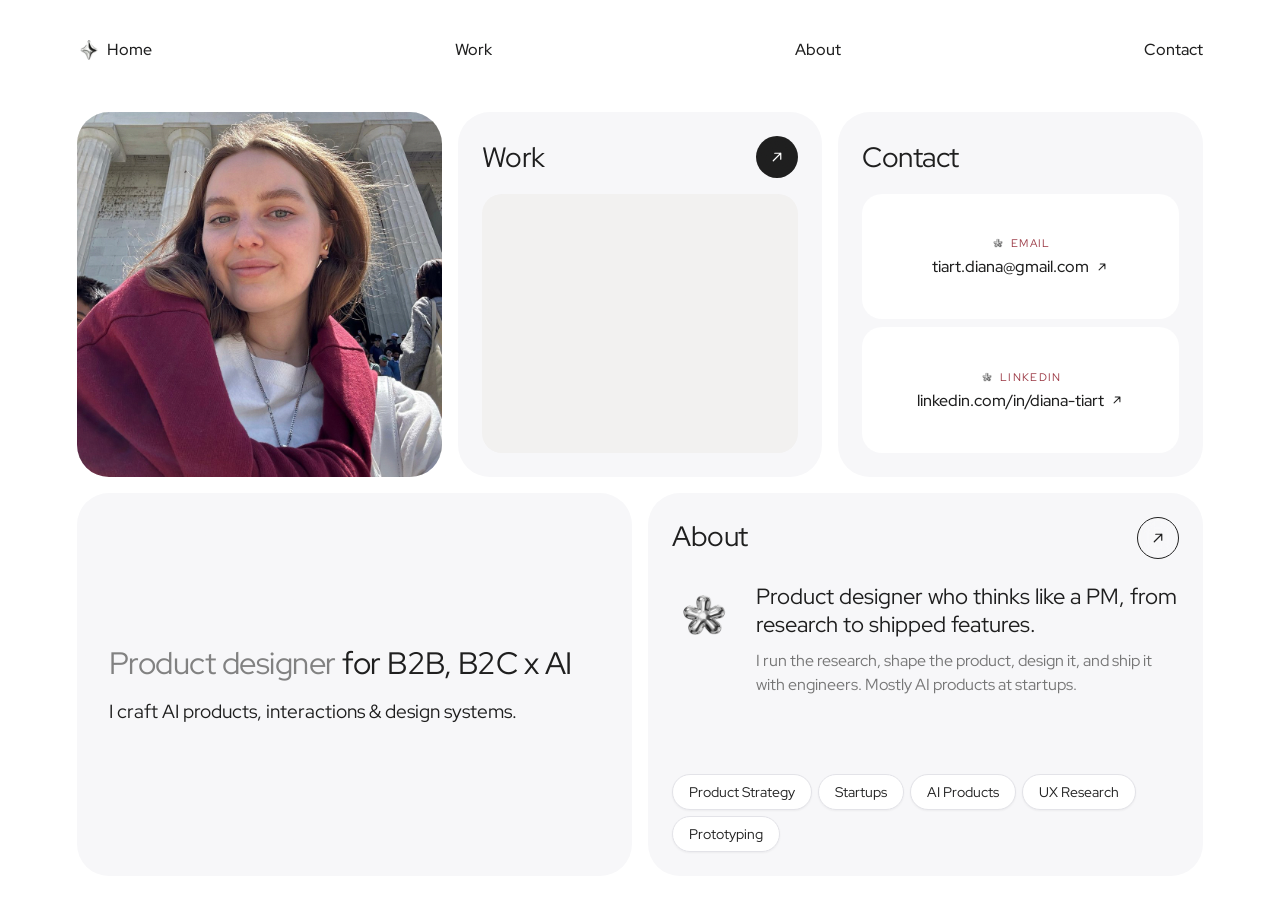
==== commit 10537fd9: "Add files via upload" ====
--- a/site/index.html
+++ b/site/index.html
@@ -14,27 +14,27 @@
   <link rel="preconnect" href="https://fonts.gstatic.com" crossorigin>
   <link href="https://fonts.googleapis.com/css2?family=Red+Hat+Display:wght@400;500&display=swap" rel="stylesheet">
 
-  <link rel="stylesheet" href="styles.css?v=198">
+  <link rel="stylesheet" href="styles.css?v=202">
 </head>
 <body>
   <div class="grain" aria-hidden="true"></div>
 
   <header class="nav-wrap">
     <nav class="pill-nav">
-      <a href="index.html" class="pill-nav__item is-active">
-        <span class="pill-nav__icon" aria-hidden="true"><img class="pill-nav__icon-img" src="assets/menu-star.png?v=2" alt="" width="24" height="24"></span>
+      <a href="/" class="pill-nav__item is-active">
+        <span class="pill-nav__icon" aria-hidden="true"><img class="pill-nav__icon-img" src="assets/menu-star.png?v=3" alt="" width="24" height="24"></span>
         <span class="pill-nav__label"><span class="pill-nav__label-inner">Home</span><span class="pill-nav__label-inner" aria-hidden="true">Home</span></span>
       </a>
-      <a href="work.html" class="pill-nav__item">
-        <span class="pill-nav__icon" aria-hidden="true"><img class="pill-nav__icon-img" src="assets/menu-star.png?v=2" alt="" width="24" height="24"></span>
+      <a href="/work" class="pill-nav__item">
+        <span class="pill-nav__icon" aria-hidden="true"><img class="pill-nav__icon-img" src="assets/menu-star.png?v=3" alt="" width="24" height="24"></span>
         <span class="pill-nav__label"><span class="pill-nav__label-inner">Work</span><span class="pill-nav__label-inner" aria-hidden="true">Work</span></span>
       </a>
-      <a href="about.html" class="pill-nav__item">
-        <span class="pill-nav__icon" aria-hidden="true"><img class="pill-nav__icon-img" src="assets/menu-star.png?v=2" alt="" width="24" height="24"></span>
+      <a href="/about" class="pill-nav__item">
+        <span class="pill-nav__icon" aria-hidden="true"><img class="pill-nav__icon-img" src="assets/menu-star.png?v=3" alt="" width="24" height="24"></span>
         <span class="pill-nav__label"><span class="pill-nav__label-inner">About</span><span class="pill-nav__label-inner" aria-hidden="true">About</span></span>
       </a>
-      <a href="contact.html" class="pill-nav__item">
-        <span class="pill-nav__icon" aria-hidden="true"><img class="pill-nav__icon-img" src="assets/menu-star.png?v=2" alt="" width="24" height="24"></span>
+      <a href="/contact" class="pill-nav__item">
+        <span class="pill-nav__icon" aria-hidden="true"><img class="pill-nav__icon-img" src="assets/menu-star.png?v=3" alt="" width="24" height="24"></span>
         <span class="pill-nav__label"><span class="pill-nav__label-inner">Contact</span><span class="pill-nav__label-inner" aria-hidden="true">Contact</span></span>
       </a>
     </nav>
@@ -49,22 +49,22 @@
           <img class="hero-photo-img" src="assets/diana-photo-tile.jpg?v=5" alt="Diana Tiart smiling, taking a selfie in front of the Lincoln Memorial" width="960" height="960">
         </div>
 
-        <a class="tile bento__work rise" style="--d:200ms" href="work.html" aria-label="Work">
+        <a class="tile bento__work rise" style="--d:200ms" href="/work" aria-label="Work">
           <div class="bento__head">
             <span class="tile__title">Work</span>
             <span class="tile__arrow tile__arrow--solid" aria-hidden="true"><svg width="18" height="18" viewBox="0 0 24 24" fill="none"><path d="M7 17L17 7M17 7H9M17 7V15" stroke="currentColor" stroke-width="1.6" stroke-linecap="round" stroke-linejoin="round"/></svg></span>
           </div>
           <div class="bento__reel" aria-hidden="true">
             <div class="bento__slide bento__slide--1">
-              <video autoplay loop muted playsinline poster="assets/seo-flow-3-brief.jpg?v=3">
-                <source src="assets/seo-cover.webm?v=1" type="video/webm">
-                <source src="assets/seo-cover.mp4?v=1" type="video/mp4">
+              <video autoplay loop muted playsinline poster="assets/seo-flow-3-brief.jpg?v=4">
+                <source src="assets/seo-cover.webm?v=2" type="video/webm">
+                <source src="assets/seo-cover.mp4?v=2" type="video/mp4">
               </video>
             </div>
             <div class="bento__slide bento__slide--2">
               <video autoplay loop muted playsinline>
-                <source src="assets/search-cover.webm?v=2" type="video/webm">
-                <source src="assets/search-cover.mp4?v=2" type="video/mp4">
+                <source src="assets/search-cover.webm?v=3" type="video/webm">
+                <source src="assets/search-cover.mp4?v=3" type="video/mp4">
               </video>
             </div>
             <div class="bento__slide bento__slide--3">
@@ -102,7 +102,7 @@
           </p>
         </div>
 
-        <a class="tile tile--about bento__about rise" style="--d:440ms" href="about.html">
+        <a class="tile tile--about bento__about rise" style="--d:440ms" href="/about">
           <div class="about-head">
             <span class="tile__title">About</span>
             <span class="tile__arrow tile__arrow--outline" aria-hidden="true"><svg width="18" height="18" viewBox="0 0 24 24" fill="none"><path d="M7 17L17 7M17 7H9M17 7V15" stroke="currentColor" stroke-width="1.6" stroke-linecap="round" stroke-linejoin="round"/></svg></span>
@@ -127,6 +127,6 @@
     </section>
   </main>
 
-  <script src="script.js?v=22"></script>
+  <script src="script.js?v=24"></script>
 </body>
 </html>
--- a/site/styles.css
+++ b/site/styles.css
@@ -1647,7 +1647,7 @@
   color: var(--color-sparkle);
 }
 
-/* eyebrow variant carrying the small glossy sparkle (assets/menu-star.png)
+/* eyebrow variant carrying the small glossy sparkle (assets/menu-star.png?v=2)
    used as a repeating accent — same icon the nav uses, echoed down the
    page so the "glossy icon" motif shows up more than once, per Diana's
    2026-09-26 note ("на протяжении всей страницы... глянцевые иконки") */
@@ -3502,3 +3502,21 @@
 @media (max-width: 720px) {
   .contact-page { align-items: flex-start; padding-top: max(120px, 17svh); }
 }
+
+/* in-app browsers (Telegram, Instagram, LinkedIn) can anchor a fixed element
+   below their own top bar while the page still scrolls underneath it, so text
+   showed through the gap above the nav. Extend the nav backdrop upward past the
+   viewport edge; in a normal browser this part is off-screen and invisible. */
+.nav-wrap::before {
+  content: "";
+  position: absolute;
+  left: 0;
+  right: 0;
+  bottom: 100%;
+  height: 320px;
+  background: inherit;
+  -webkit-backdrop-filter: inherit;
+  backdrop-filter: inherit;
+  pointer-events: none;
+  transition: background-color 700ms var(--ease);
+}
